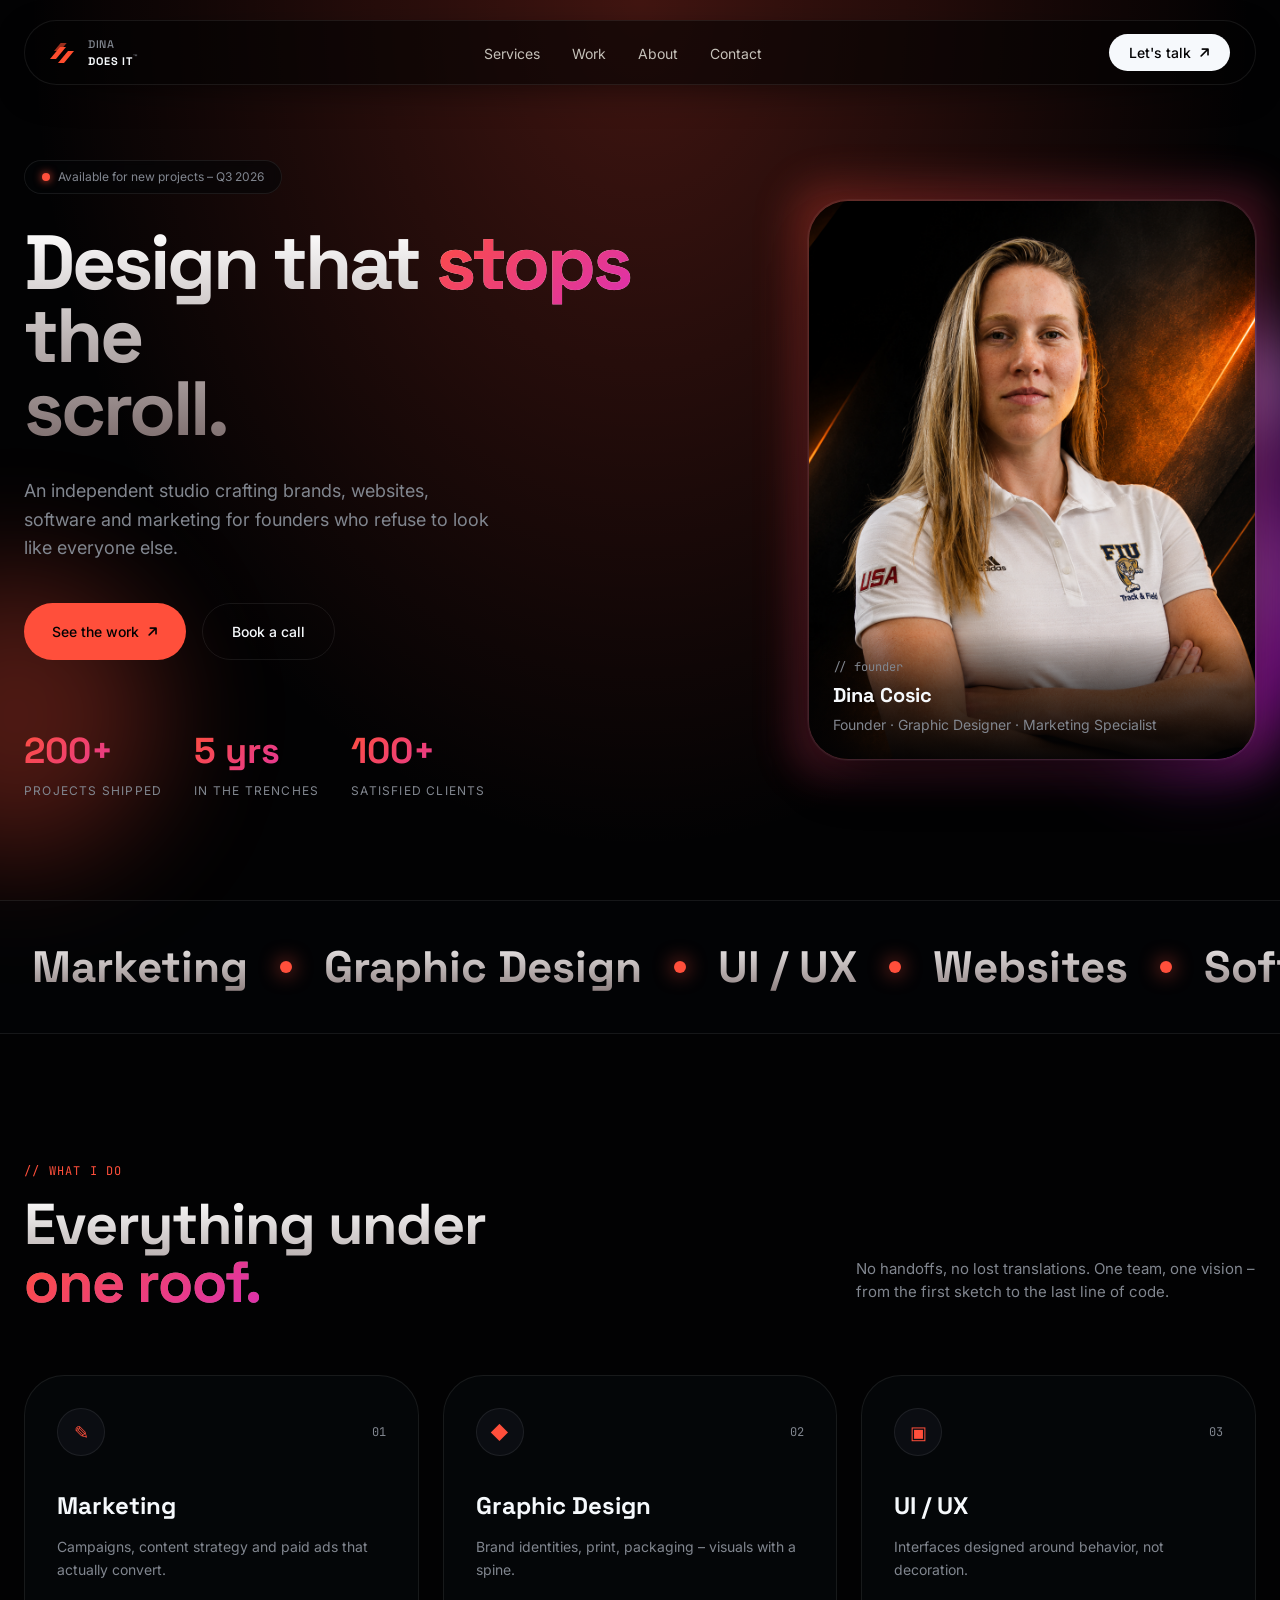
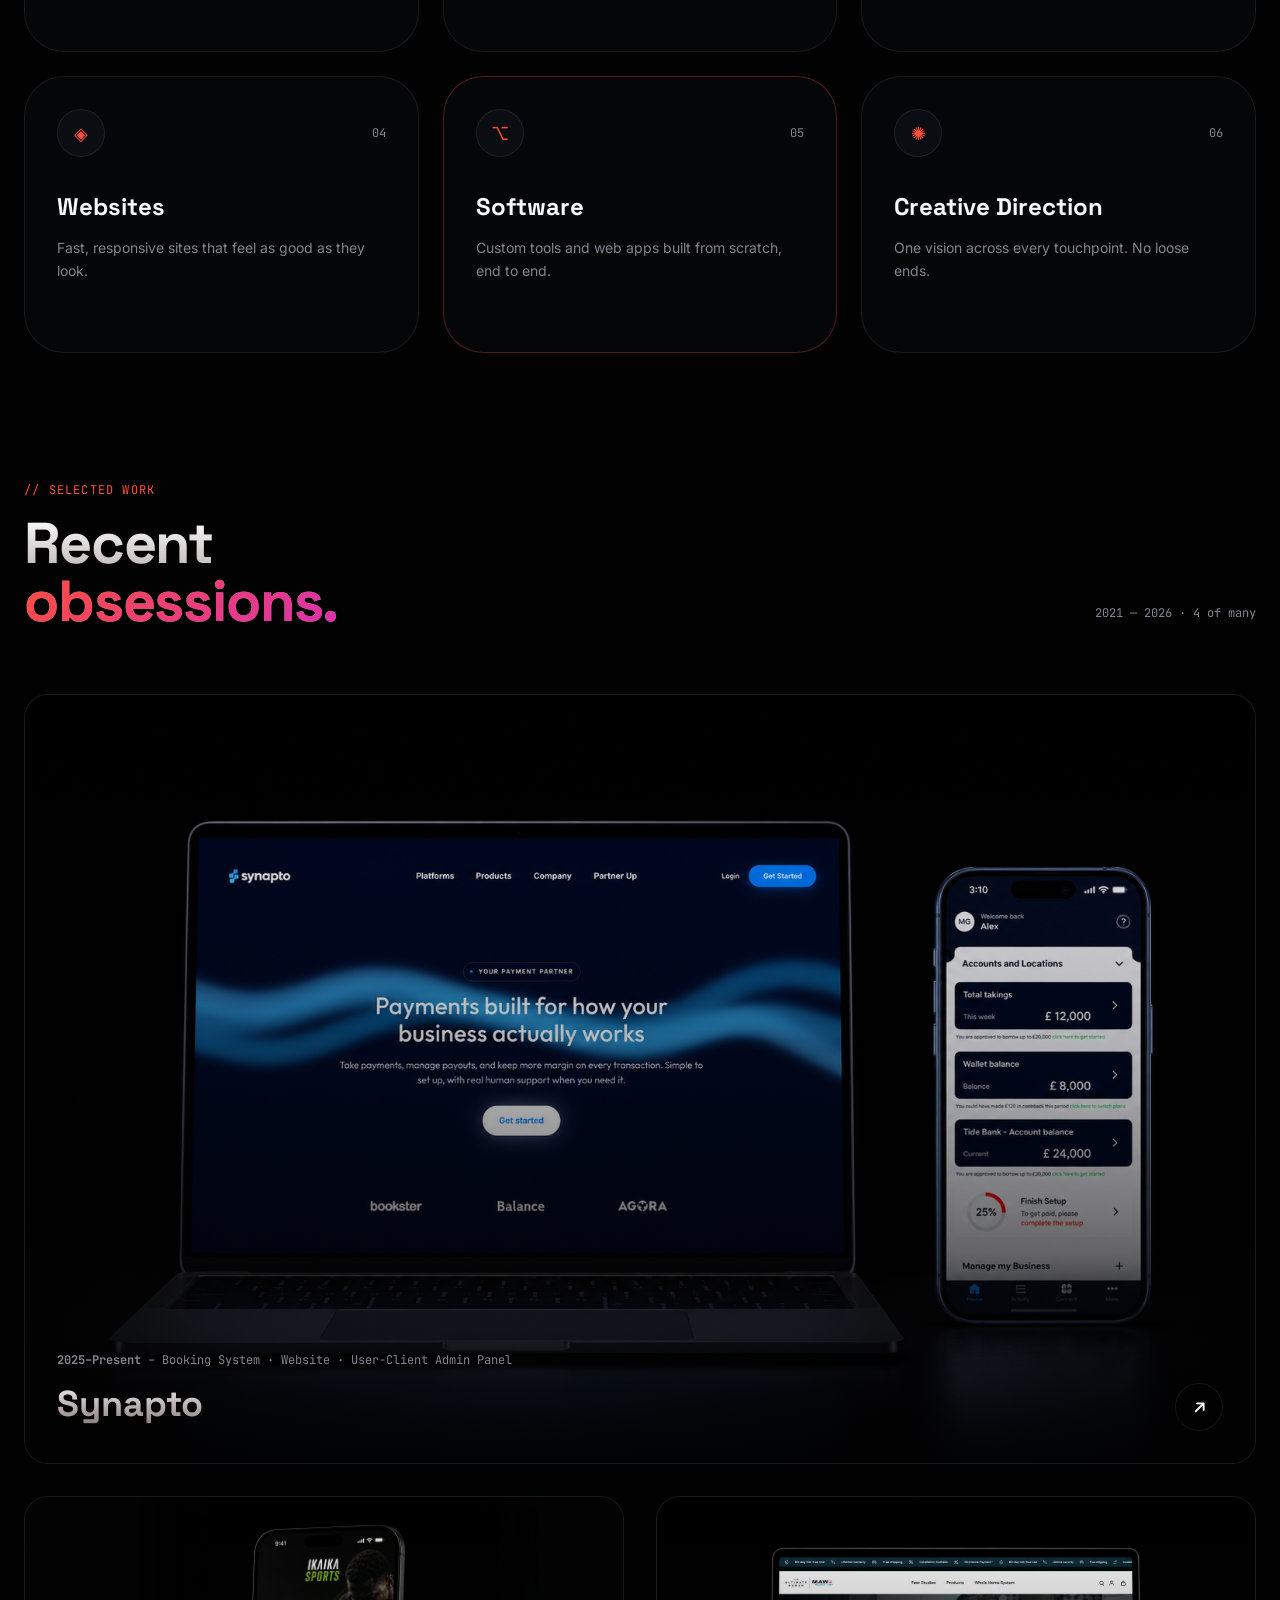
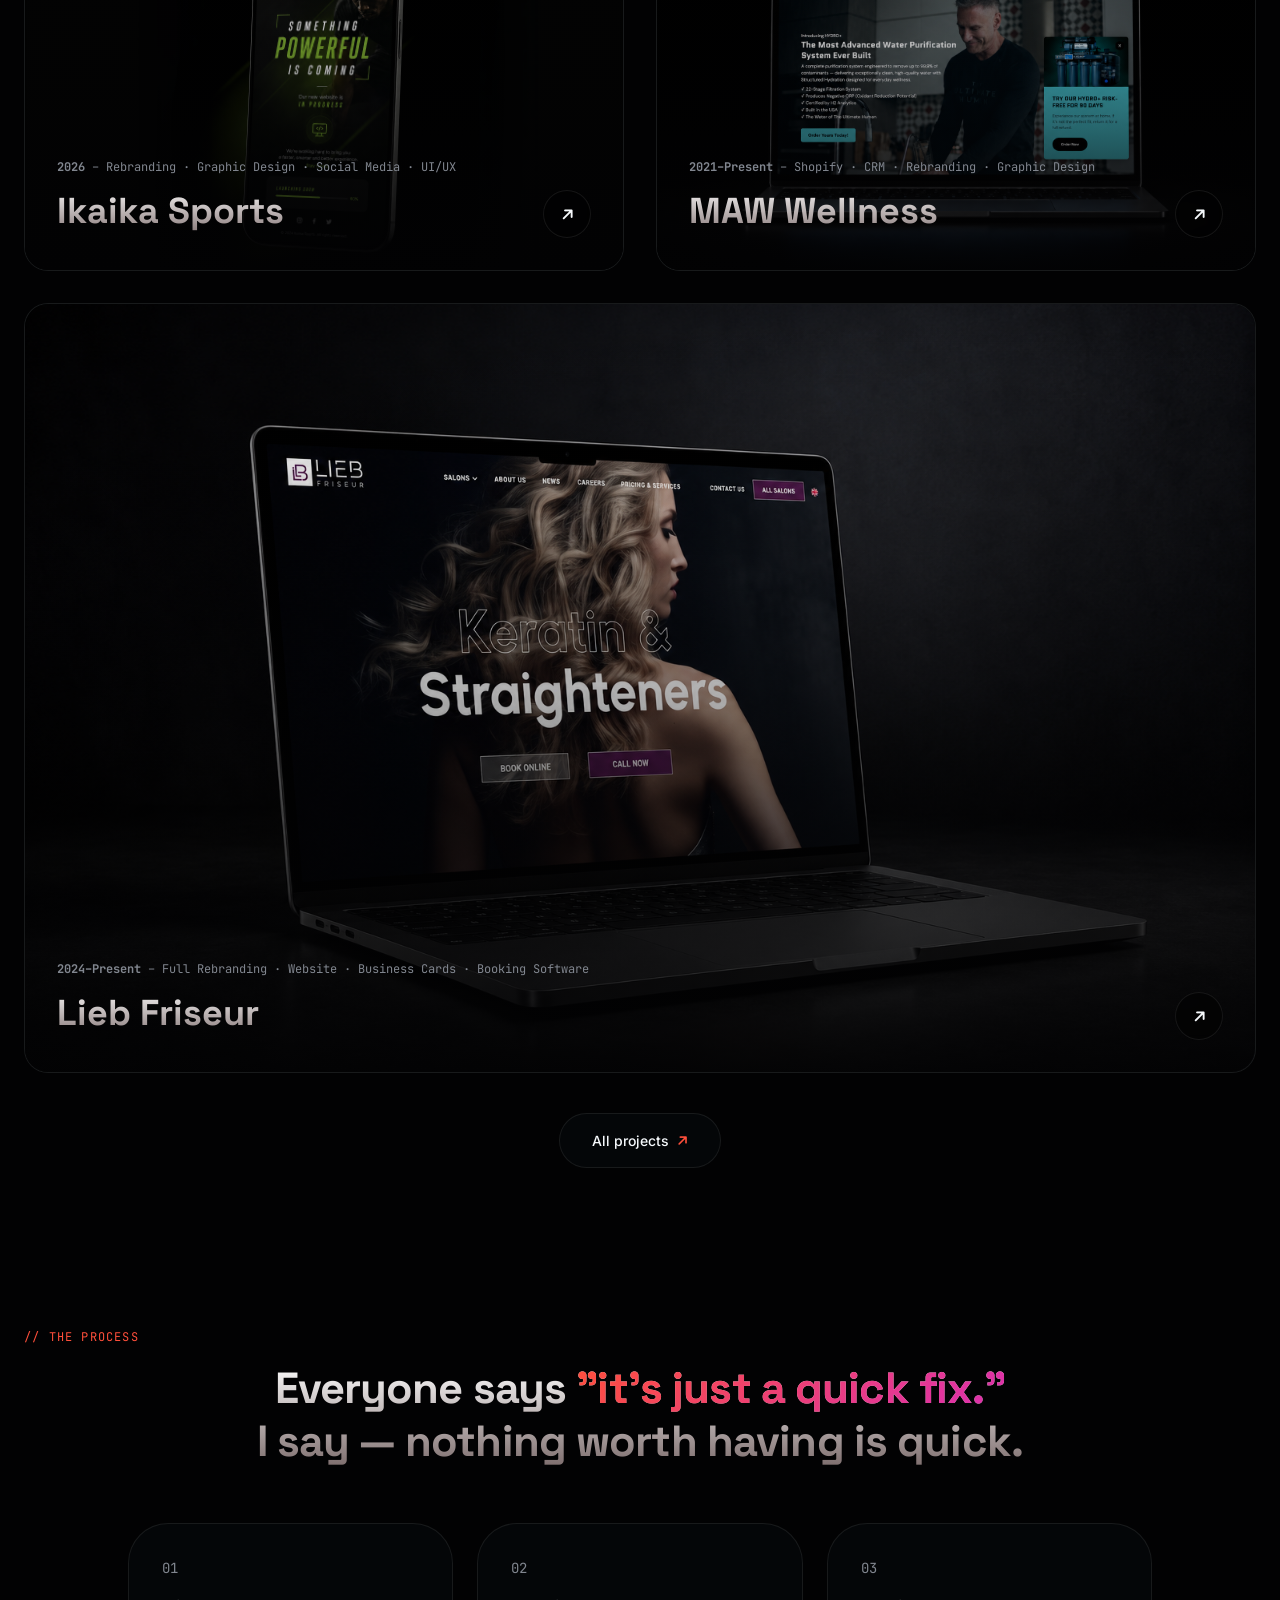
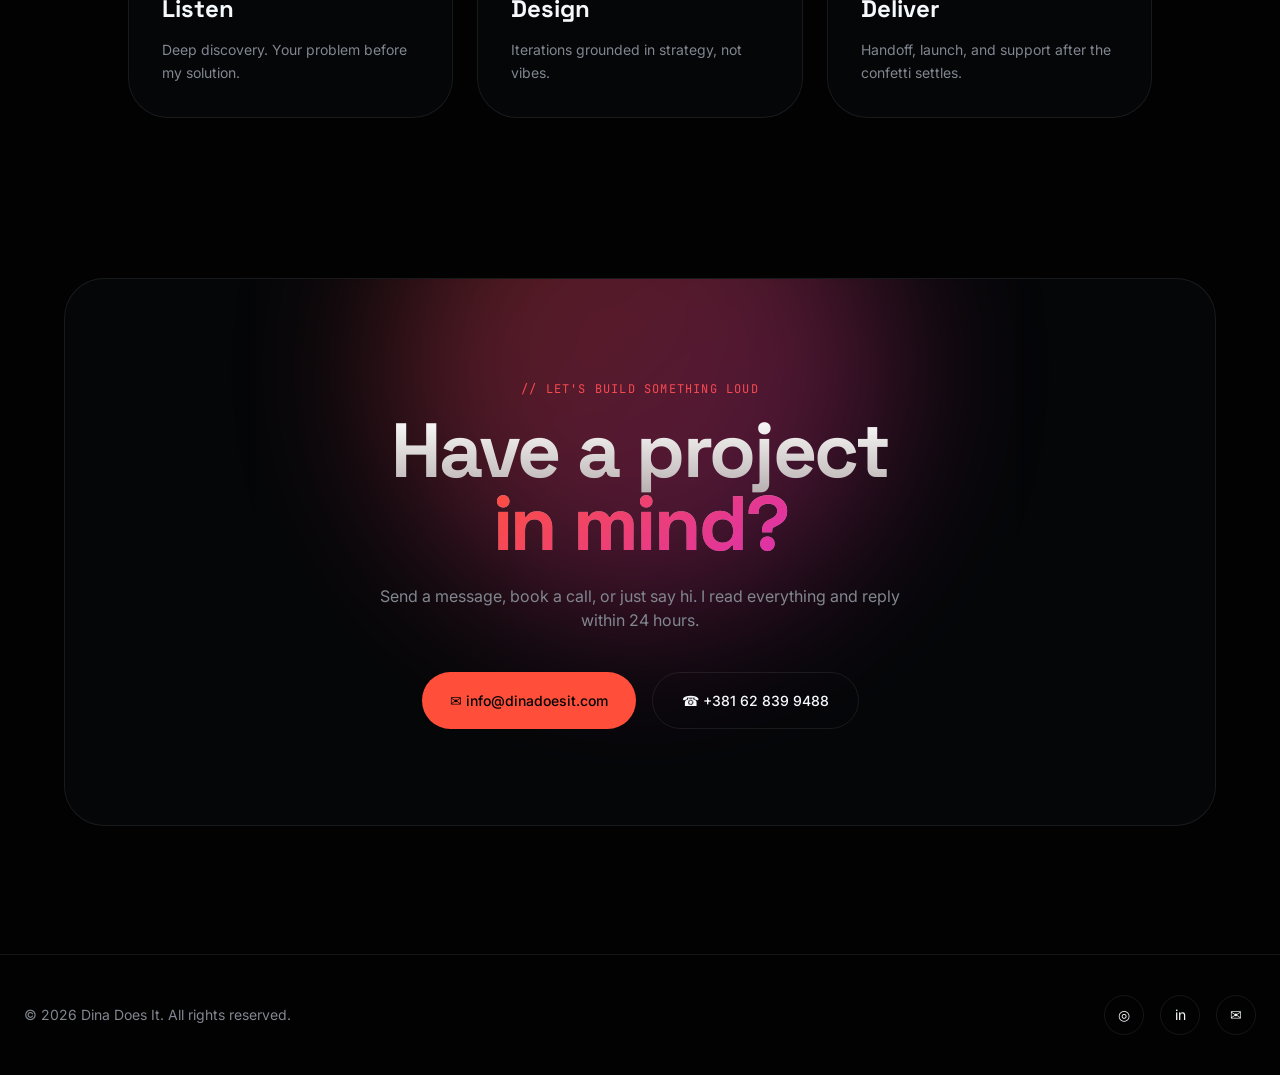
==== home.html @ b099c9cd "Initial commit" ====
<!DOCTYPE html>
<html lang="en">
<head>
<meta charset="UTF-8">
<meta name="viewport" content="width=device-width, initial-scale=1.0">
<title>Dina Does It — Design that stops the scroll.</title>
<link rel="preconnect" href="https://fonts.googleapis.com">
<link rel="preconnect" href="https://fonts.gstatic.com" crossorigin>
<link href="https://fonts.googleapis.com/css2?family=Space+Grotesk:wght@300;400;500;700&family=JetBrains+Mono:wght@400;500&family=Inter:wght@400;500&display=swap" rel="stylesheet">
<link rel="stylesheet" href="https://cdnjs.cloudflare.com/ajax/libs/font-awesome/6.5.1/css/all.min.css">
<link rel="stylesheet" href="home.css">
</head>
<body>

  <div class="cursor-glow" id="cursorGlow" aria-hidden="true"></div>

  <!-- ===== HEADER ===== -->
  <header class="site-header">
    <nav class="nav-bar">
      <a href="#" class="logo">
        <span class="logo-mark" aria-hidden="true">
          <svg width="28" height="20" viewBox="0 0 28 20" fill="none" xmlns="http://www.w3.org/2000/svg">
            <path d="M0 16L10 4H16L6 16H0Z" fill="#FF4D2E"/>
            <path d="M8 20L18 8H24L14 20H8Z" fill="#FF4D2E"/>
            <path d="M4 8L14 -4H20L10 8H4Z" fill="#FF4D2E" opacity="0.6"/>
          </svg>
        </span>
        <span class="logo-text">DINA<br><strong>DOES IT</strong><sup>™</sup></span>
      </a>

      <ul class="nav-links">
        <li><a href="#services">Services</a></li>
        <li><a href="#work">Work</a></li>
        <li><a href="#about">About</a></li>
        <li><a href="#contact">Contact</a></li>
      </ul>

      <a href="#contact" class="btn-cta">Let's talk <i class="fa-solid fa-arrow-right icon-arrow"></i></a>
    </nav>
  </header>

  <main>
    <!-- ===== HERO ===== -->
    <section class="hero" id="top">
      <img class="hero-orb" src="assets/orb.jpg" alt="" aria-hidden="true">
      <div class="hero-blob" aria-hidden="true"></div>
      <div class="hero-grid">

        <div class="hero-copy">
          <div class="badge">
            <span class="badge-dot" aria-hidden="true"></span>
            Available for new projects – Q3 2026
          </div>

          <h1 class="hero-title">
            Design that <span class="grad">stops</span> the<br>scroll.
          </h1>

          <p class="hero-sub">An independent studio crafting brands, websites, software and marketing for founders who refuse to look like everyone else.</p>

          <div class="hero-ctas">
            <a href="#work" class="btn-primary">See the work <i class="fa-solid fa-arrow-right icon-arrow"></i></a>
            <a href="#contact" class="btn-secondary">Book a call</a>
          </div>

          <div class="hero-stats">
            <div class="stat">
              <p class="stat-num">200+</p>
              <p class="stat-label">Projects shipped</p>
            </div>
            <div class="stat">
              <p class="stat-num">5 yrs</p>
              <p class="stat-label">In the trenches</p>
            </div>
            <div class="stat">
              <p class="stat-num">100+</p>
              <p class="stat-label">Satisfied clients</p>
            </div>
          </div>
        </div>

        <div class="hero-visual">
          <div class="founder-card">
            <div class="founder-frame">
              <img src="assets/portrait.png" alt="Portrait of Dina Cosic" loading="lazy">
              <div class="founder-meta">
                <p class="founder-eyebrow">// founder</p>
                <p class="founder-name">Dina Cosic</p>
                <p class="founder-role">Founder · Graphic Designer · Marketing Specialist</p>
              </div>
            </div>
          </div>
        </div>

      </div>
    </section>

    <!-- ===== SERVICES TICKER ===== -->
    <section class="ticker-section" aria-hidden="true">
      <div class="ticker-track">
        <div class="ticker-group">
          <span>Marketing</span><i class="dot"></i>
          <span>Graphic Design</span><i class="dot"></i>
          <span>UI / UX</span><i class="dot"></i>
          <span>Websites</span><i class="dot"></i>
          <span>Software</span><i class="dot"></i>
        </div>
        <div class="ticker-group">
          <span>Marketing</span><i class="dot"></i>
          <span>Graphic Design</span><i class="dot"></i>
          <span>UI / UX</span><i class="dot"></i>
          <span>Websites</span><i class="dot"></i>
          <span>Software</span><i class="dot"></i>
        </div>
      </div>
    </section>

    <!-- ===== SERVICES / WHAT I DO ===== -->
    <section class="services" id="services">
      <div class="section-head">
        <div>
          <p class="eyebrow">// What I do</p>
          <h2 class="section-title">Everything under<br><span class="grad">one roof.</span></h2>
        </div>
        <p class="section-note">No handoffs, no lost translations. One team, one vision – from the first sketch to the last line of code.</p>
      </div>

      <div class="services-grid">
        <div class="service-card">
          <div class="service-top">
            <span class="service-icon">✎</span>
            <span class="service-num">01</span>
          </div>
          <h3>Marketing</h3>
          <p>Campaigns, content strategy and paid ads that actually convert.</p>
          <span class="service-more">Learn more <i class="fa-solid fa-arrow-right icon-arrow"></i></span>
        </div>

        <div class="service-card">
          <div class="service-top">
            <span class="service-icon">◆</span>
            <span class="service-num">02</span>
          </div>
          <h3>Graphic Design</h3>
          <p>Brand identities, print, packaging – visuals with a spine.</p>
          <span class="service-more">Learn more <i class="fa-solid fa-arrow-right icon-arrow"></i></span>
        </div>

        <div class="service-card">
          <div class="service-top">
            <span class="service-icon">▣</span>
            <span class="service-num">03</span>
          </div>
          <h3>UI / UX</h3>
          <p>Interfaces designed around behavior, not decoration.</p>
          <span class="service-more">Learn more <i class="fa-solid fa-arrow-right icon-arrow"></i></span>
        </div>

        <div class="service-card">
          <div class="service-top">
            <span class="service-icon">◈</span>
            <span class="service-num">04</span>
          </div>
          <h3>Websites</h3>
          <p>Fast, responsive sites that feel as good as they look.</p>
          <span class="service-more">Learn more <i class="fa-solid fa-arrow-right icon-arrow"></i></span>
        </div>

        <div class="service-card service-card--accent">
          <div class="service-top">
            <span class="service-icon">⌥</span>
            <span class="service-num">05</span>
          </div>
          <h3>Software</h3>
          <p>Custom tools and web apps built from scratch, end to end.</p>
          <span class="service-more">Learn more <i class="fa-solid fa-arrow-right icon-arrow"></i></span>
        </div>

        <div class="service-card">
          <div class="service-top">
            <span class="service-icon">✺</span>
            <span class="service-num">06</span>
          </div>
          <h3>Creative Direction</h3>
          <p>One vision across every touchpoint. No loose ends.</p>
          <span class="service-more">Learn more <i class="fa-solid fa-arrow-right icon-arrow"></i></span>
        </div>
      </div>
    </section>

    <!-- ===== SELECTED WORK ===== -->
    <section class="work" id="work">
      <div class="section-head">
        <div>
          <p class="eyebrow">// Selected work</p>
          <h2 class="section-title">Recent<br><span class="grad">obsessions.</span></h2>
        </div>
        <p class="section-note mono-note">2021 — 2026 · 4 of many</p>
      </div>

      <div class="work-grid">
        <a href="#" class="work-card work-card--wide">
          <img src="assets/synapto.png" alt="Synapto payments platform" loading="lazy">
          <div class="work-overlay">
            <div class="work-text">
              <p class="work-meta"><strong>2025–Present</strong> – Booking System · Website · User-Client Admin Panel</p>
              <h3>Synapto</h3>
            </div>
            <span class="work-arrow"><i class="fa-solid fa-arrow-right icon-arrow"></i></span>
          </div>
        </a>

        <a href="#" class="work-card">
          <img src="assets/ikaika.png" alt="Ikaika Sports rebrand" loading="lazy">
          <div class="work-overlay">
            <div class="work-text">
              <p class="work-meta"><strong>2026</strong> – Rebranding · Graphic Design · Social Media · UI/UX</p>
              <h3>Ikaika Sports</h3>
            </div>
            <span class="work-arrow"><i class="fa-solid fa-arrow-right icon-arrow"></i></span>
          </div>
        </a>

        <a href="#" class="work-card">
          <img src="assets/maw.png" alt="MAW Wellness website" loading="lazy">
          <div class="work-overlay">
            <div class="work-text">
              <p class="work-meta"><strong>2021–Present</strong> – Shopify · CRM · Rebranding · Graphic Design</p>
              <h3>MAW Wellness</h3>
            </div>
            <span class="work-arrow"><i class="fa-solid fa-arrow-right icon-arrow"></i></span>
          </div>
        </a>

        <a href="#" class="work-card work-card--wide">
          <img src="assets/lieb.png" alt="Lieb Friseur website" loading="lazy">
          <div class="work-overlay">
            <div class="work-text">
              <p class="work-meta"><strong>2024–Present</strong> – Full Rebranding · Website · Business Cards · Booking Software</p>
              <h3>Lieb Friseur</h3>
            </div>
            <span class="work-arrow"><i class="fa-solid fa-arrow-right icon-arrow"></i></span>
          </div>
        </a>
      </div>

      <div class="work-cta">
        <a href="#" class="btn-pill-outline">All projects <i class="fa-solid fa-arrow-right icon-arrow"></i></a>
      </div>
    </section>

    <!-- ===== PROCESS / QUOTE ===== -->
    <section class="process">
      <p class="eyebrow">// The process</p>
      <h2 class="process-quote">Everyone says <span class="grad">"it's just a quick fix."</span><br>I say — nothing worth having is quick.</h2>

      <div class="process-steps">
        <div class="process-step">
          <p class="step-num">01</p>
          <h3>Listen</h3>
          <p>Deep discovery. Your problem before my solution.</p>
        </div>
        <div class="process-step">
          <p class="step-num">02</p>
          <h3>Design</h3>
          <p>Iterations grounded in strategy, not vibes.</p>
        </div>
        <div class="process-step">
          <p class="step-num">03</p>
          <h3>Deliver</h3>
          <p>Handoff, launch, and support after the confetti settles.</p>
        </div>
      </div>
    </section>

    <!-- ===== CTA ===== -->
    <section class="cta" id="contact">
      <div class="cta-glow" aria-hidden="true"></div>
      <p class="eyebrow">// Let's build something loud</p>
      <h2 class="cta-title">Have a project<br><span class="grad">in mind?</span></h2>
      <p class="cta-sub">Send a message, book a call, or just say hi. I read everything and reply within 24 hours.</p>
      <div class="cta-ctas">
        <a href="mailto:info@dinadoesit.com" class="btn-primary">✉ info@dinadoesit.com</a>
        <a href="tel:+381628399488" class="btn-secondary">☎ +381 62 839 9488</a>
      </div>
    </section>
  </main>

  <!-- ===== FOOTER ===== -->
  <footer class="site-footer">
    <p>© 2026 Dina Does It. All rights reserved.</p>
    <div class="social-links">
      <a href="#" aria-label="Instagram">◎</a>
      <a href="#" aria-label="LinkedIn">in</a>
      <a href="#" aria-label="Email">✉</a>
    </div>
  </footer>

  <script src="home.js"></script>
</body>
</html>
---- home.css ----
/* =========================================
   DINA DOES IT — Homepage
   Design tokens pulled directly from Figma
   (fileKey fUwHluanSUWOo6e3r3EQqe, node 1:211)
   ========================================= */

:root {
  --cinder: #020203;
  --bunker: #040608;
  --white-lilac: #f6f9fc;
  --oslo-gray: #81868f;
  --cotton-seed: #c5c1b9;
  --sunset-orange: #ff4f3b;
  --accent-magenta: #db2fb2;
  --border: rgba(255, 255, 255, 0.08);

  --font-display: "Space Grotesk", "Segoe UI", sans-serif;
  --font-mono: "JetBrains Mono", "Courier New", monospace;
  --font-body: "Inter", "Segoe UI", sans-serif;

  --radius-card: 24px;
  --radius-card-lg: 40px;
  --radius-pill: 100px;
  --ease-out: cubic-bezier(0.16, 1, 0.3, 1);
}

* { margin: 0; padding: 0; box-sizing: border-box; }
html { scroll-behavior: smooth; }

body {
  background: var(--cinder);
  color: var(--white-lilac);
  font-family: var(--font-body);
  line-height: 1.5;
  overflow-x: hidden;
}

a { color: inherit; text-decoration: none; }
button { font-family: inherit; cursor: pointer; }
img { max-width: 100%; display: block; }

/* ===================== CURSOR-FOLLOWING GLOW ===================== */

.cursor-glow {
  position: fixed;
  top: 0;
  left: 0;
  width: 40px;
  height: 40px;
  border-radius: 50%;
  background: radial-gradient(
    circle,
    rgba(255, 79, 59, 0.55) 0%,
    rgba(219, 47, 178, 0.35) 55%,
    transparent 80%
  );
  filter: blur(6px);
  mix-blend-mode: screen;
  pointer-events: none;
  transform: translate(-50%, -50%);
  opacity: 0;
  transition: opacity 0.4s ease;
  z-index: 3;
  will-change: transform;
}

.cursor-glow.is-active { opacity: 1; }

@media (hover: none), (pointer: coarse) {
  .cursor-glow { display: none; }
}

@media (prefers-reduced-motion: reduce) {
  .cursor-glow { display: none; }
}

.grad {
  background: linear-gradient(140deg, var(--sunset-orange) 0%, var(--accent-magenta) 100%);
  -webkit-background-clip: text;
  background-clip: text;
  color: transparent;
}

.eyebrow {
  font-family: var(--font-mono);
  font-size: 12px;
  letter-spacing: 1.2px;
  color: var(--sunset-orange);
  text-transform: uppercase;
  margin-bottom: 16px;
}

/* reveal-on-scroll (progressive enhancement via home.js) */
.reveal {
  opacity: 0;
  transform: translateY(24px);
  transition: opacity 0.7s var(--ease-out), transform 0.7s var(--ease-out);
}
.reveal.is-visible {
  opacity: 1;
  transform: translateY(0);
}
@media (prefers-reduced-motion: reduce) {
  .reveal { opacity: 1; transform: none; transition: none; }
  * { animation: none !important; }
}

/* ===================== HEADER ===================== */

.site-header {
  position: fixed;
  top: 0; left: 0; right: 0;
  z-index: 50;
  padding: 20px 320px;
  animation: fadeDown 0.7s var(--ease-out) both;
}

@keyframes fadeDown {
  from { opacity: 0; transform: translateY(-15px); }
  to   { opacity: 1; transform: translateY(0); }
}

@media (max-width: 1400px) { .site-header { padding: 20px 24px; } }

.nav-bar {
  max-width: 1280px;
  margin: 0 auto;
  display: flex;
  align-items: center;
  justify-content: space-between;
  gap: 32px;
  padding: 13px 25px;
  background: rgba(2, 2, 3, 0.6);
  border: 1px solid var(--border);
  border-radius: var(--radius-pill);
  backdrop-filter: blur(12px);
  box-shadow: 0px 10px 40px -15px rgba(0, 0, 0, 0.8);
}

.logo { display: flex; align-items: center; gap: 10px; }
.logo-mark { display: flex; align-items: center; flex-shrink: 0; }
.logo-text { font-family: var(--font-display); font-size: 11px; font-weight: 500; letter-spacing: 0.06em; line-height: 1.35; color: var(--oslo-gray); }
.logo-text strong { color: var(--white-lilac); font-weight: 700; letter-spacing: 0.08em; }
.logo-text sup { font-size: 8px; }

.nav-links { display: flex; align-items: center; gap: 32px; list-style: none; }
.nav-links a { font-size: 14px; color: var(--cotton-seed); transition: color 0.2s ease; }
.nav-links a:hover { color: var(--white-lilac); }

.btn-cta, .btn-primary, .btn-secondary, .btn-pill-outline {
  display: inline-flex;
  align-items: center;
  gap: 8px;
  font-size: 14px;
  font-weight: 500;
  border-radius: var(--radius-pill);
  white-space: nowrap;
  transition: transform 0.2s ease, background 0.2s ease, border-color 0.2s ease;
}

.btn-cta { background: var(--white-lilac); color: var(--cinder); padding: 8px 20px; }
.btn-cta:hover { transform: translateY(-1px); }

.btn-primary { background: var(--sunset-orange); color: var(--cinder); padding: 16px 28px; }
.btn-primary:hover { transform: translateY(-2px); }

.btn-secondary { border: 1px solid var(--border); color: var(--white-lilac); padding: 17px 29px; }
.btn-secondary:hover { border-color: rgba(255, 255, 255, 0.3); }

.btn-pill-outline {
  border: 1px solid var(--border);
  background: var(--bunker);
  color: var(--white-lilac);
  padding: 16px 32px;
}
.btn-pill-outline:hover { border-color: rgba(255, 255, 255, 0.3); }
.btn-pill-outline .icon-arrow { color: var(--sunset-orange); }

.work-cta {
  text-align: center;
  margin-top: 40px;
}

.arrow, .icon-arrow {
  display: inline-block;
  font-size: 13px;
  transform: rotate(-45deg);
  transition: transform 0.2s ease;
}
a:hover .icon-arrow, .btn-primary:hover .icon-arrow, .work-card:hover .icon-arrow {
  transform: rotate(-45deg) translate(3px, -3px);
}

/* ===================== HERO ===================== */

main { padding-top: 160px; }

.hero {
  position: relative;
  max-width: 1280px;
  margin: 0 auto;
  padding: 0 24px 100px;
}

.hero::before {
  content: "";
  position: absolute;
  top: -160px;
  left: 50%;
  width: 1440px;
  height: 1000px;
  transform: translateX(-50%);
  background: radial-gradient(ellipse at top, rgba(255, 79, 59, 0.25) 0%, rgba(255, 79, 59, 0) 60%);
  pointer-events: none;
  z-index: -1;
}

.hero-orb {
  position: absolute;
  top: 15%;
  right: -160px;
  width: 520px;
  max-width: 45vw;
  height: auto;
  filter: blur(40px);
  mix-blend-mode: screen;
  opacity: 0.7;
  pointer-events: none;
  z-index: 0;
}

.hero-blob {
  position: absolute;
  bottom: 40px;
  left: -128px;
  width: 288px;
  height: 288px;
  border-radius: 50%;
  background: rgba(255, 79, 59, 0.3);
  filter: blur(60px);
  pointer-events: none;
  z-index: 0;
}

@media (max-width: 980px) {
  .hero-orb { display: none; }
  .hero-blob { display: none; }
}

.hero-grid {
  position: relative;
  z-index: 1;
  display: grid;
  grid-template-columns: 1.3fr 1fr;
  gap: 64px;
  align-items: center;
}

.badge {
  display: inline-flex;
  align-items: center;
  gap: 8px;
  background: rgba(4, 6, 8, 0.6);
  border: 1px solid var(--border);
  border-radius: var(--radius-pill);
  padding: 7px 17px;
  font-size: 12px;
  color: var(--oslo-gray);
  backdrop-filter: blur(4px);
  margin-bottom: 32px;
  animation: fadeUp 0.6s var(--ease-out) 0.15s both;
}

.badge-dot {
  width: 8px; height: 8px;
  border-radius: 50%;
  background: var(--sunset-orange);
  box-shadow: 0 0 8px var(--sunset-orange);
}

@keyframes fadeUp {
  from { opacity: 0; transform: translateY(24px); }
  to   { opacity: 1; transform: translateY(0); }
}

.hero-title {
  font-family: var(--font-display);
  font-size: clamp(44px, 6vw, 96px);
  font-weight: 700;
  line-height: 0.95;
  letter-spacing: -0.04em;
  background: linear-gradient(180deg, #ffffff 0%, #7d6d6d 100%);
  -webkit-background-clip: text;
  background-clip: text;
  color: transparent;
  margin-bottom: 32px;
  animation: fadeUp 0.7s var(--ease-out) 0.3s both;
}

.hero-sub {
  font-size: 18px;
  line-height: 1.6;
  color: var(--oslo-gray);
  max-width: 480px;
  margin-bottom: 40px;
  animation: fadeUp 0.6s var(--ease-out) 0.45s both;
}

.hero-ctas {
  display: flex;
  flex-wrap: wrap;
  gap: 16px;
  margin-bottom: 64px;
  animation: fadeUp 0.6s var(--ease-out) 0.55s both;
}

.hero-stats {
  display: flex;
  gap: 32px;
  animation: fadeUp 0.6s var(--ease-out) 0.65s both;
}

.stat-num {
  font-family: var(--font-display);
  font-size: 36px;
  font-weight: 700;
  background: linear-gradient(135deg, var(--sunset-orange) 0%, var(--accent-magenta) 100%);
  -webkit-background-clip: text;
  background-clip: text;
  color: transparent;
  margin-bottom: 4px;
}

.stat-label {
  font-size: 12px;
  letter-spacing: 1.2px;
  text-transform: uppercase;
  color: var(--oslo-gray);
}

.hero-visual { animation: fadeUp 0.8s var(--ease-out) 0.4s both; }

.founder-card {
  position: relative;
  aspect-ratio: 448 / 560;
  max-width: 448px;
  margin-left: auto;
}

.founder-card::before {
  content: "";
  position: absolute;
  inset: -16px;
  border-radius: 32px;
  background: linear-gradient(129deg, rgba(255, 79, 59, 0.4) 0%, rgba(219, 47, 178, 0.3) 100%);
  filter: blur(20px);
  opacity: 0.7;
  z-index: 0;
}

.founder-frame {
  position: relative;
  z-index: 1;
  width: 100%;
  height: 100%;
  border-radius: var(--radius-card-lg);
  overflow: hidden;
  border: 1px solid var(--border);
  box-shadow: 0px 30px 60px -30px rgba(0, 0, 0, 0.8), 0px 0px 0px 1px rgba(255, 255, 255, 0.06);
}

.founder-frame img {
  position: absolute;
  inset: 0;
  width: 100%;
  height: 100%;
  object-fit: cover;
}

.founder-meta {
  position: absolute;
  left: 0; right: 0; bottom: 0;
  padding: 24px;
  background: linear-gradient(0deg, rgba(2, 2, 3, 0.95) 0%, rgba(2, 2, 3, 0.6) 55%, transparent 100%);
}

.founder-eyebrow {
  font-family: var(--font-mono);
  font-size: 12px;
  color: var(--oslo-gray);
  margin-bottom: 4px;
}

.founder-name {
  font-family: var(--font-display);
  font-weight: 700;
  font-size: 20px;
  margin-bottom: 4px;
}

.founder-role {
  font-size: 14px;
  color: var(--oslo-gray);
}

/* ===================== SERVICES TICKER ===================== */

.ticker-section {
  border-top: 1px solid var(--border);
  border-bottom: 1px solid var(--border);
  background: rgba(4, 6, 8, 0.4);
  overflow: hidden;
  padding: 33px 0;
}

.ticker-track {
  display: flex;
  width: max-content;
  animation: marquee 32s linear infinite;
}

@keyframes marquee {
  from { transform: translateX(0); }
  to   { transform: translateX(-50%); }
}

.ticker-group {
  display: flex;
  align-items: center;
  gap: 32px;
  padding: 0 32px;
  white-space: nowrap;
}

.ticker-group span {
  font-family: var(--font-display);
  font-weight: 700;
  font-size: 44px;
  background: linear-gradient(180deg, #ffffff 0%, #7d6d6d 100%);
  -webkit-background-clip: text;
  background-clip: text;
  color: transparent;
}

.ticker-group .dot {
  width: 12px; height: 12px;
  border-radius: 50%;
  background: var(--sunset-orange);
  box-shadow: 0 0 20px var(--sunset-orange);
  flex-shrink: 0;
}

/* ===================== SHARED SECTION HEAD ===================== */

section { position: relative; max-width: 1280px; margin: 0 auto; padding: 128px 24px 0; }

.section-head {
  display: flex;
  justify-content: space-between;
  align-items: flex-end;
  gap: 40px;
  flex-wrap: wrap;
  margin-bottom: 64px;
}

.section-title {
  font-family: var(--font-display);
  font-weight: 700;
  font-size: clamp(32px, 4.5vw, 72px);
  line-height: 1;
  letter-spacing: -0.02em;
  background: linear-gradient(180deg, #ffffff 0%, #7d6d6d 100%);
  -webkit-background-clip: text;
  background-clip: text;
  color: transparent;
}

.section-note {
  max-width: 400px;
  font-size: 15px;
  color: var(--oslo-gray);
  padding-bottom: 8px;
}

.mono-note {
  font-family: var(--font-mono);
  font-size: 12px;
  color: var(--oslo-gray);
}

/* ===================== SERVICES GRID ===================== */

.services-grid {
  display: grid;
  grid-template-columns: repeat(3, 1fr);
  gap: 24px;
}

.service-card {
  position: relative;
  background: var(--bunker);
  border: 1px solid var(--border);
  border-radius: var(--radius-card-lg);
  padding: 32px;
  overflow: hidden;
  transition: border-color 0.3s ease, transform 0.3s ease;
}

.service-card::before {
  content: "";
  position: absolute;
  inset: 0;
  background: linear-gradient(146deg, rgba(255, 79, 59, 0.1) 0%, rgba(255, 79, 59, 0) 50%, rgba(219, 47, 178, 0.1) 100%);
  opacity: 0;
  transition: opacity 0.35s ease;
  pointer-events: none;
}

.service-card:hover::before { opacity: 1; }

.service-card > * {
  position: relative;
  z-index: 1;
}

.service-card:hover {
  border-color: rgba(255, 255, 255, 0.18);
  transform: translateY(-4px);
}

.service-card--accent {
  border-color: rgba(255, 79, 59, 0.3);
}

.service-top {
  display: flex;
  align-items: center;
  justify-content: space-between;
  margin-bottom: 32px;
}

.service-icon {
  display: flex;
  align-items: center;
  justify-content: center;
  width: 48px; height: 48px;
  border-radius: 28px;
  background: #0b0d12;
  border: 1px solid var(--border);
  font-size: 18px;
  color: var(--sunset-orange);
}

.service-num {
  font-family: var(--font-mono);
  font-size: 12px;
  color: var(--oslo-gray);
}

.service-card h3 {
  font-family: var(--font-display);
  font-weight: 700;
  font-size: 24px;
  margin-bottom: 12px;
}

.service-card p {
  font-size: 14px;
  line-height: 1.6;
  color: var(--oslo-gray);
}

.service-more {
  display: inline-flex;
  align-items: center;
  gap: 8px;
  font-size: 14px;
  color: var(--sunset-orange);
  margin-top: 16px;
  opacity: 0;
  transform: translateY(6px);
  transition: opacity 0.25s ease, transform 0.25s ease;
}

.service-card:hover .service-more { opacity: 1; transform: translateY(0); }

/* ===================== WORK GRID ===================== */

.work-grid {
  display: grid;
  grid-template-columns: repeat(2, 1fr);
  gap: 32px;
}

.work-card {
  position: relative;
  display: block;
  aspect-ratio: 622 / 389;
  border-radius: var(--radius-card);
  overflow: hidden;
  border: 1px solid var(--border);
  background: var(--bunker);
  transition: transform 0.35s ease, border-color 0.35s ease;
}

.work-card::before {
  content: "";
  position: absolute;
  inset: 0;
  background: linear-gradient(146deg, rgba(255, 79, 59, 0.15) 0%, rgba(255, 79, 59, 0) 50%, rgba(219, 47, 178, 0.15) 100%);
  opacity: 0;
  transition: opacity 0.35s ease;
  pointer-events: none;
  z-index: 2;
}

.work-card:hover::before { opacity: 1; }

.work-card:hover {
  transform: translateY(-4px);
  border-color: rgba(255, 255, 255, 0.18);
}

.work-card--wide {
  grid-column: 1 / -1;
  aspect-ratio: 1280 / 800;
}

.work-card img {
  position: absolute;
  inset: 0;
  width: 100%;
  height: 100%;
  object-fit: cover;
  transition: transform 0.5s ease;
}

.work-card:hover img { transform: scale(1.04); }

.work-overlay {
  position: absolute;
  inset: 0;
  z-index: 3;
  display: flex;
  align-items: flex-end;
  justify-content: space-between;
  gap: 24px;
  padding: 32px;
  background: linear-gradient(0deg, rgba(2, 2, 3, 0.95) 0%, rgba(2, 2, 3, 0.3) 50%, transparent 100%);
}

.work-meta {
  font-family: var(--font-mono);
  font-size: 12px;
  color: var(--oslo-gray);
  margin-bottom: 8px;
  overflow: hidden;
  text-overflow: ellipsis;
  white-space: nowrap;
}

.work-meta strong { color: var(--oslo-gray); font-weight: 700; }

.work-overlay h3 {
  font-family: var(--font-display);
  font-weight: 700;
  font-size: clamp(24px, 3vw, 36px);
  background: linear-gradient(180deg, #ffffff 0%, #7d6d6d 100%);
  -webkit-background-clip: text;
  background-clip: text;
  color: transparent;
}

.work-arrow {
  flex-shrink: 0;
  display: flex;
  align-items: center;
  justify-content: center;
  width: 48px; height: 48px;
  border-radius: 50%;
  border: 1px solid var(--border);
  background: rgba(2, 2, 3, 0.6);
  backdrop-filter: blur(4px);
  color: var(--white-lilac);
  transition: background 0.3s ease, border-color 0.3s ease, transform 0.3s ease, color 0.3s ease;
}

.work-arrow .icon-arrow { font-size: 15px; }

.work-card:hover .work-arrow {
  background: var(--sunset-orange);
  border-color: transparent;
  color: var(--cinder);
  transform: scale(1.08);
}

.work .btn-pill-outline { display: inline-flex; }

/* ===================== PROCESS ===================== */

.process { text-align: center; padding-top: 160px; }
.process > .eyebrow { text-align: left; }

.process-quote {
  font-family: var(--font-display);
  font-weight: 700;
  font-size: clamp(24px, 3.4vw, 52px);
  line-height: 1.2;
  letter-spacing: -0.02em;
  max-width: 900px;
  margin: 0 auto 56px;
  background: linear-gradient(180deg, #ffffff 0%, #7d6d6d 100%);
  -webkit-background-clip: text;
  background-clip: text;
  color: transparent;
}

.process-steps {
  display: flex;
  gap: 24px;
  max-width: 1024px;
  margin: 0 auto;
}

.process-step {
  flex: 1;
  text-align: left;
  background: var(--bunker);
  border: 1px solid var(--border);
  border-radius: var(--radius-card-lg);
  padding: 33px;
  transition: border-color 0.3s ease, transform 0.3s ease;
}

.process-step:hover {
  border-color: var(--sunset-orange);
  transform: translateY(-4px);
}

.step-num {
  font-family: var(--font-mono);
  font-size: 12px;
  color: var(--oslo-gray);
  margin-bottom: 12px;
}

.process-step h3 {
  font-family: var(--font-display);
  font-weight: 700;
  font-size: 24px;
  margin-bottom: 12px;
}

.process-step p {
  font-size: 14px;
  line-height: 1.6;
  color: var(--oslo-gray);
}

/* ===================== CTA ===================== */

.cta {
  position: relative;
  text-align: center;
  max-width: 1152px;
  margin: 160px auto 0;
  padding: 96px 40px;
  background: var(--bunker);
  border: 1px solid var(--border);
  border-radius: var(--radius-card-lg);
  overflow: hidden;
}

.cta .eyebrow { display: inline-block; }

.cta-glow {
  position: absolute;
  top: -160px;
  left: 50%;
  transform: translateX(-50%);
  width: 500px; height: 500px;
  border-radius: 50%;
  background: linear-gradient(135deg, var(--sunset-orange) 0%, var(--accent-magenta) 100%);
  opacity: 0.35;
  filter: blur(80px);
  pointer-events: none;
}

.cta-title {
  position: relative;
  font-family: var(--font-display);
  font-weight: 700;
  font-size: clamp(36px, 6vw, 84px);
  line-height: 0.95;
  letter-spacing: -0.03em;
  margin-bottom: 24px;
  background: linear-gradient(180deg, #ffffff 0%, #7d6d6d 100%);
  -webkit-background-clip: text;
  background-clip: text;
  color: transparent;
}

.cta-sub {
  position: relative;
  font-size: 16px;
  color: var(--oslo-gray);
  max-width: 520px;
  margin: 0 auto 40px;
}

.cta-ctas {
  position: relative;
  display: flex;
  flex-wrap: wrap;
  justify-content: center;
  gap: 16px;
}

/* ===================== FOOTER ===================== */

.site-footer {
  max-width: 1280px;
  margin: 0 auto;
  margin-top: 128px;
  border-top: 1px solid var(--border);
  padding: 40px 24px;
  display: flex;
  justify-content: space-between;
  align-items: center;
  gap: 16px;
  flex-wrap: wrap;
}

.site-footer p { font-size: 14px; color: var(--oslo-gray); }

.social-links { display: flex; gap: 16px; }

.social-links a {
  display: flex;
  align-items: center;
  justify-content: center;
  width: 40px; height: 40px;
  border-radius: 50%;
  border: 1px solid var(--border);
  font-size: 14px;
  color: var(--white-lilac);
  transition: border-color 0.2s ease;
}

.social-links a:hover { border-color: rgba(255, 255, 255, 0.3); }

/* ===================== RESPONSIVE ===================== */

@media (max-width: 980px) {
  .hero-grid { grid-template-columns: 1fr; }
  .hero-visual { order: -1; }
  .founder-card { margin: 0 auto; }
  .services-grid { grid-template-columns: repeat(2, 1fr); }
  .work-grid { grid-template-columns: 1fr; }
  .work-card { aspect-ratio: 16/10; }
  .process-steps { flex-direction: column; }
}

@media (max-width: 720px) {
  .site-header { padding: 16px; }
  .nav-links { display: none; }
  .nav-bar { padding: 10px 16px; }
  main { padding-top: 100px; }
  section { padding: 80px 20px 0; }
  .hero { padding: 0 20px 60px; }
  .hero-stats { flex-wrap: wrap; gap: 24px; }
  .services-grid { grid-template-columns: 1fr; }
  .cta { padding: 56px 24px; margin-top: 100px; }
  .site-footer { flex-direction: column; text-align: center; }
}
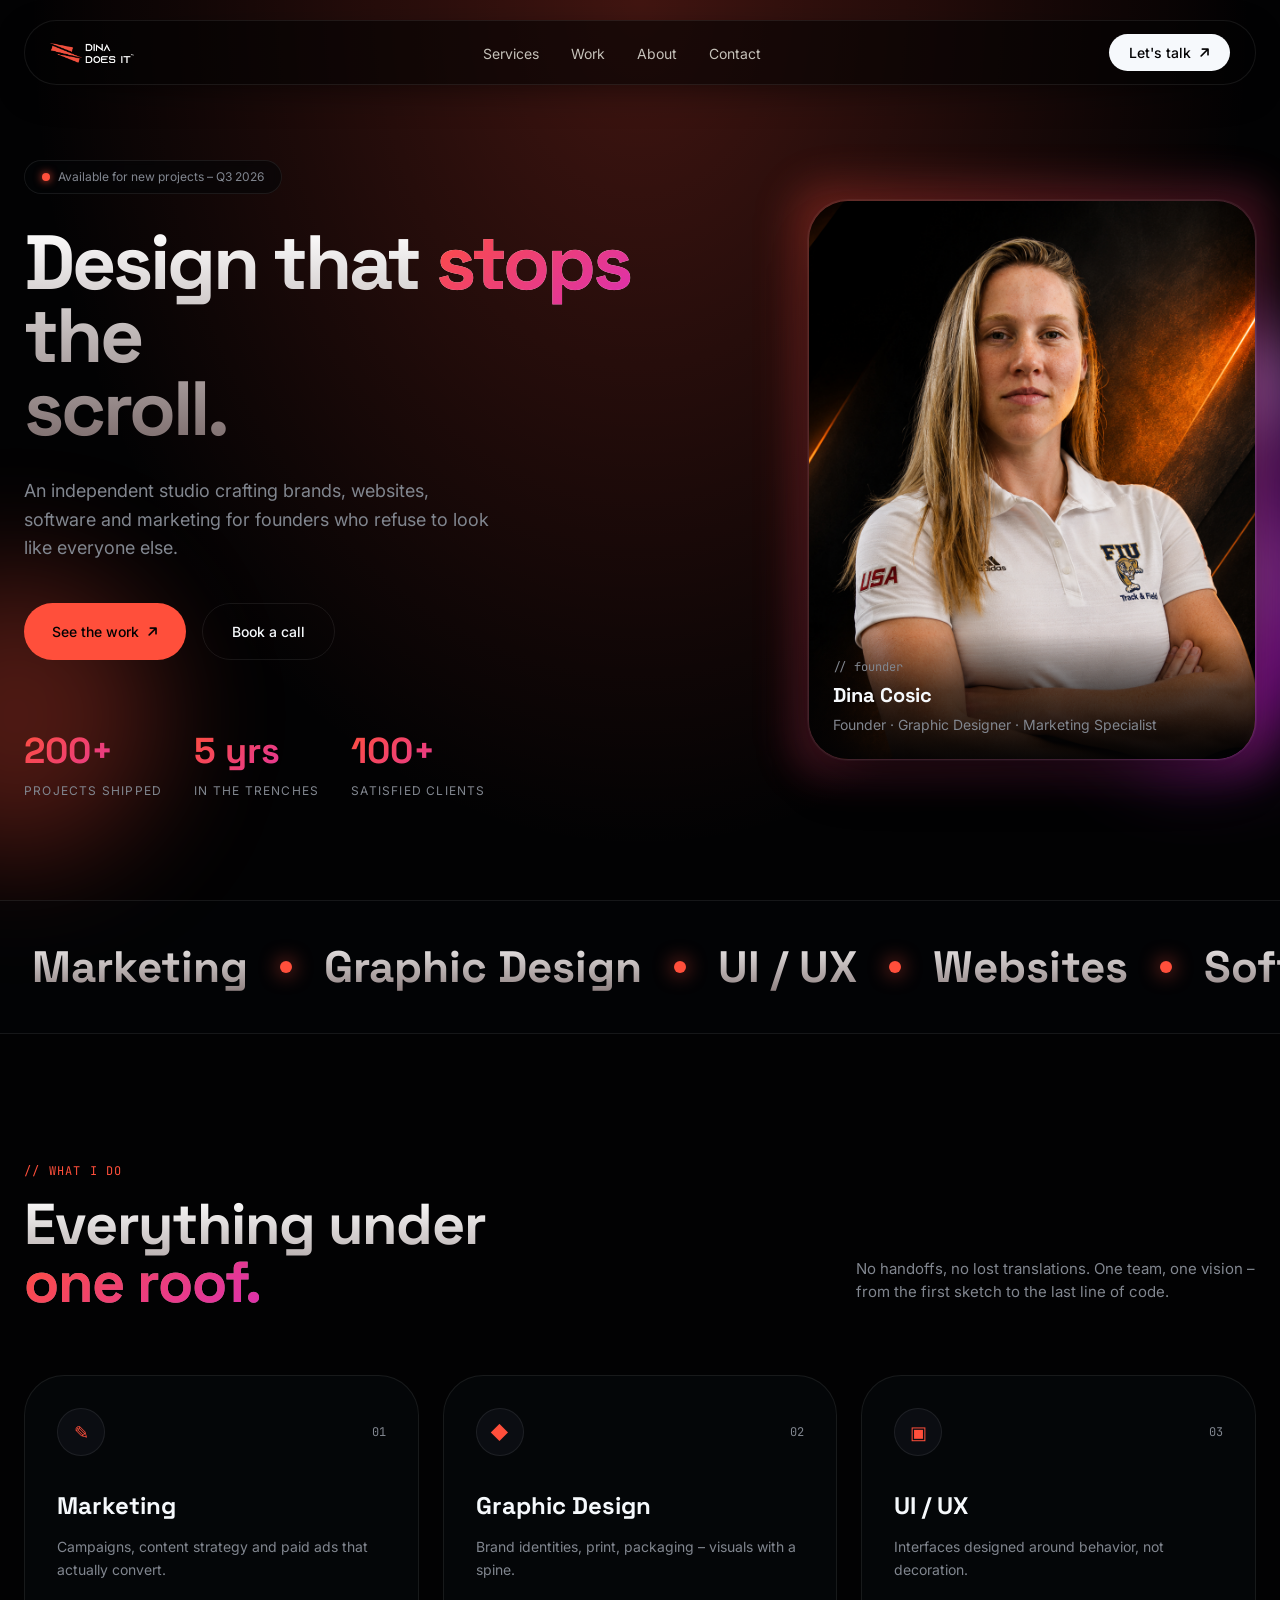
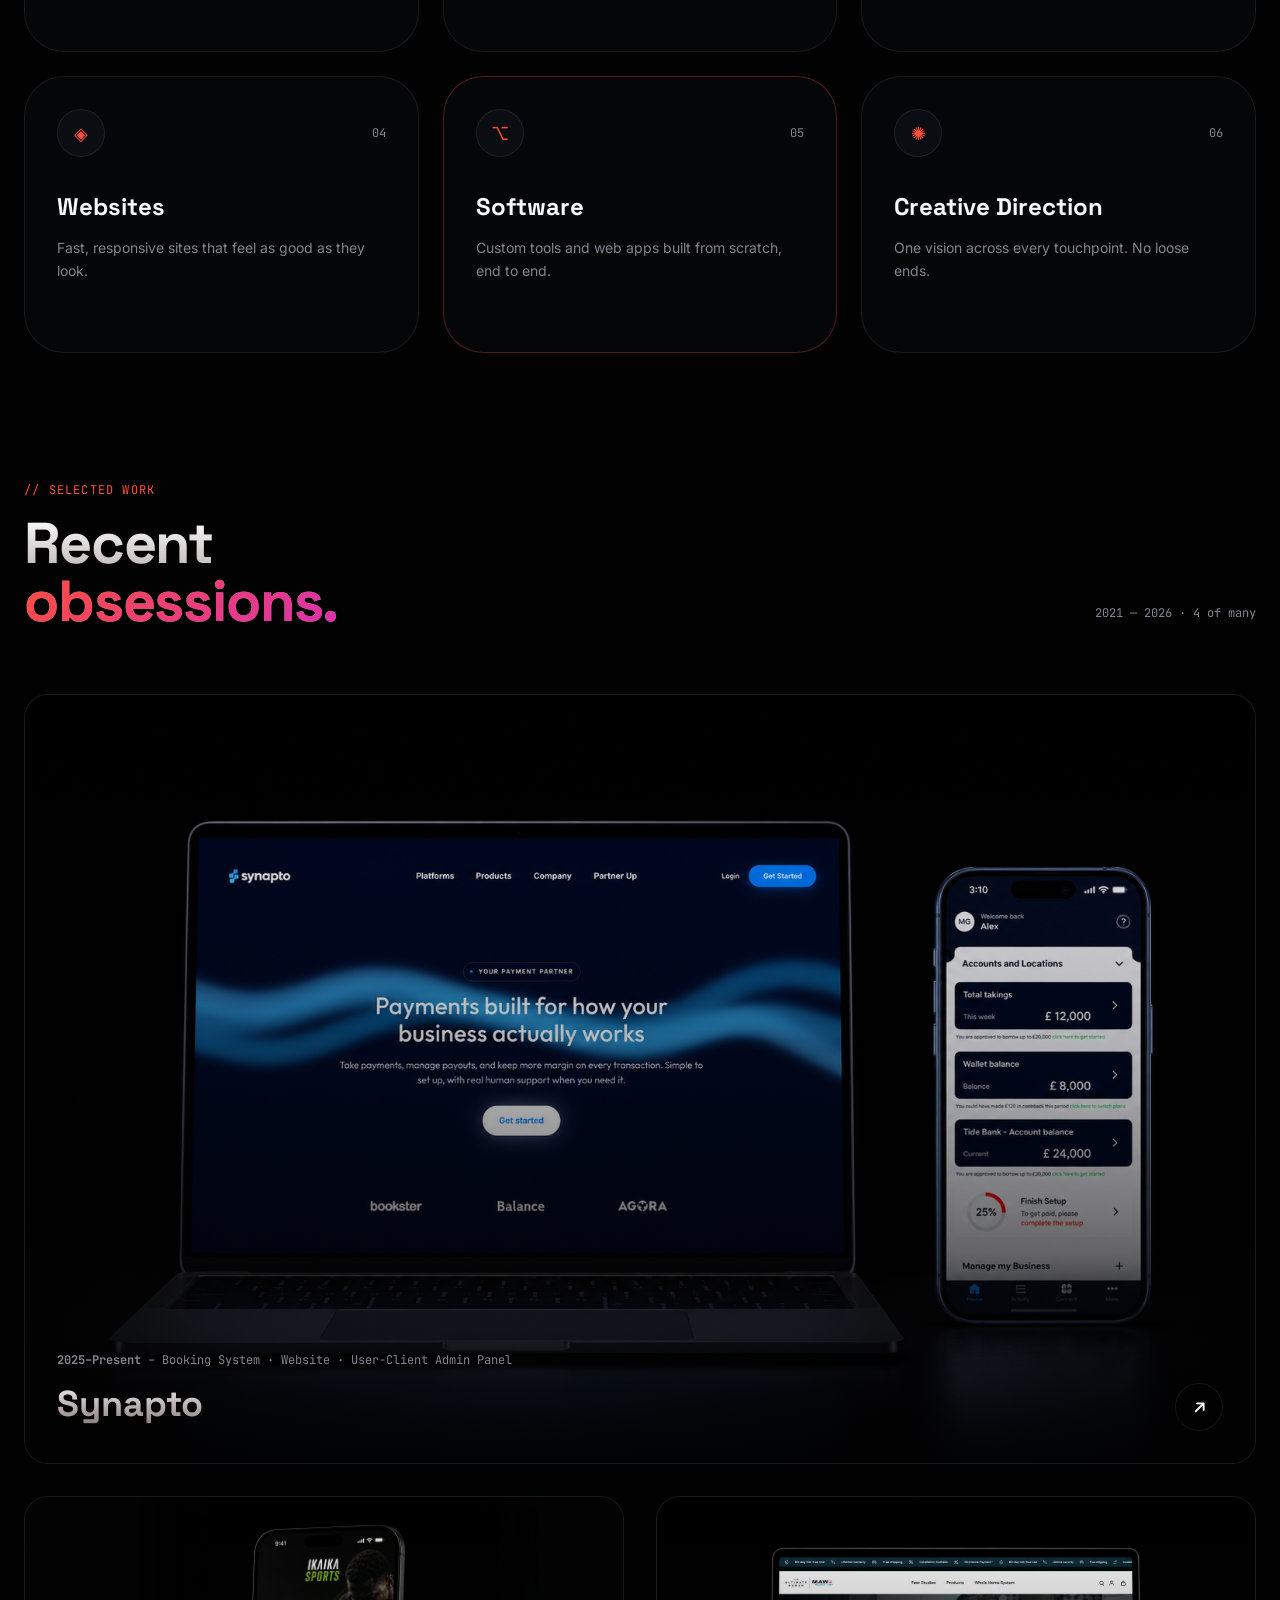
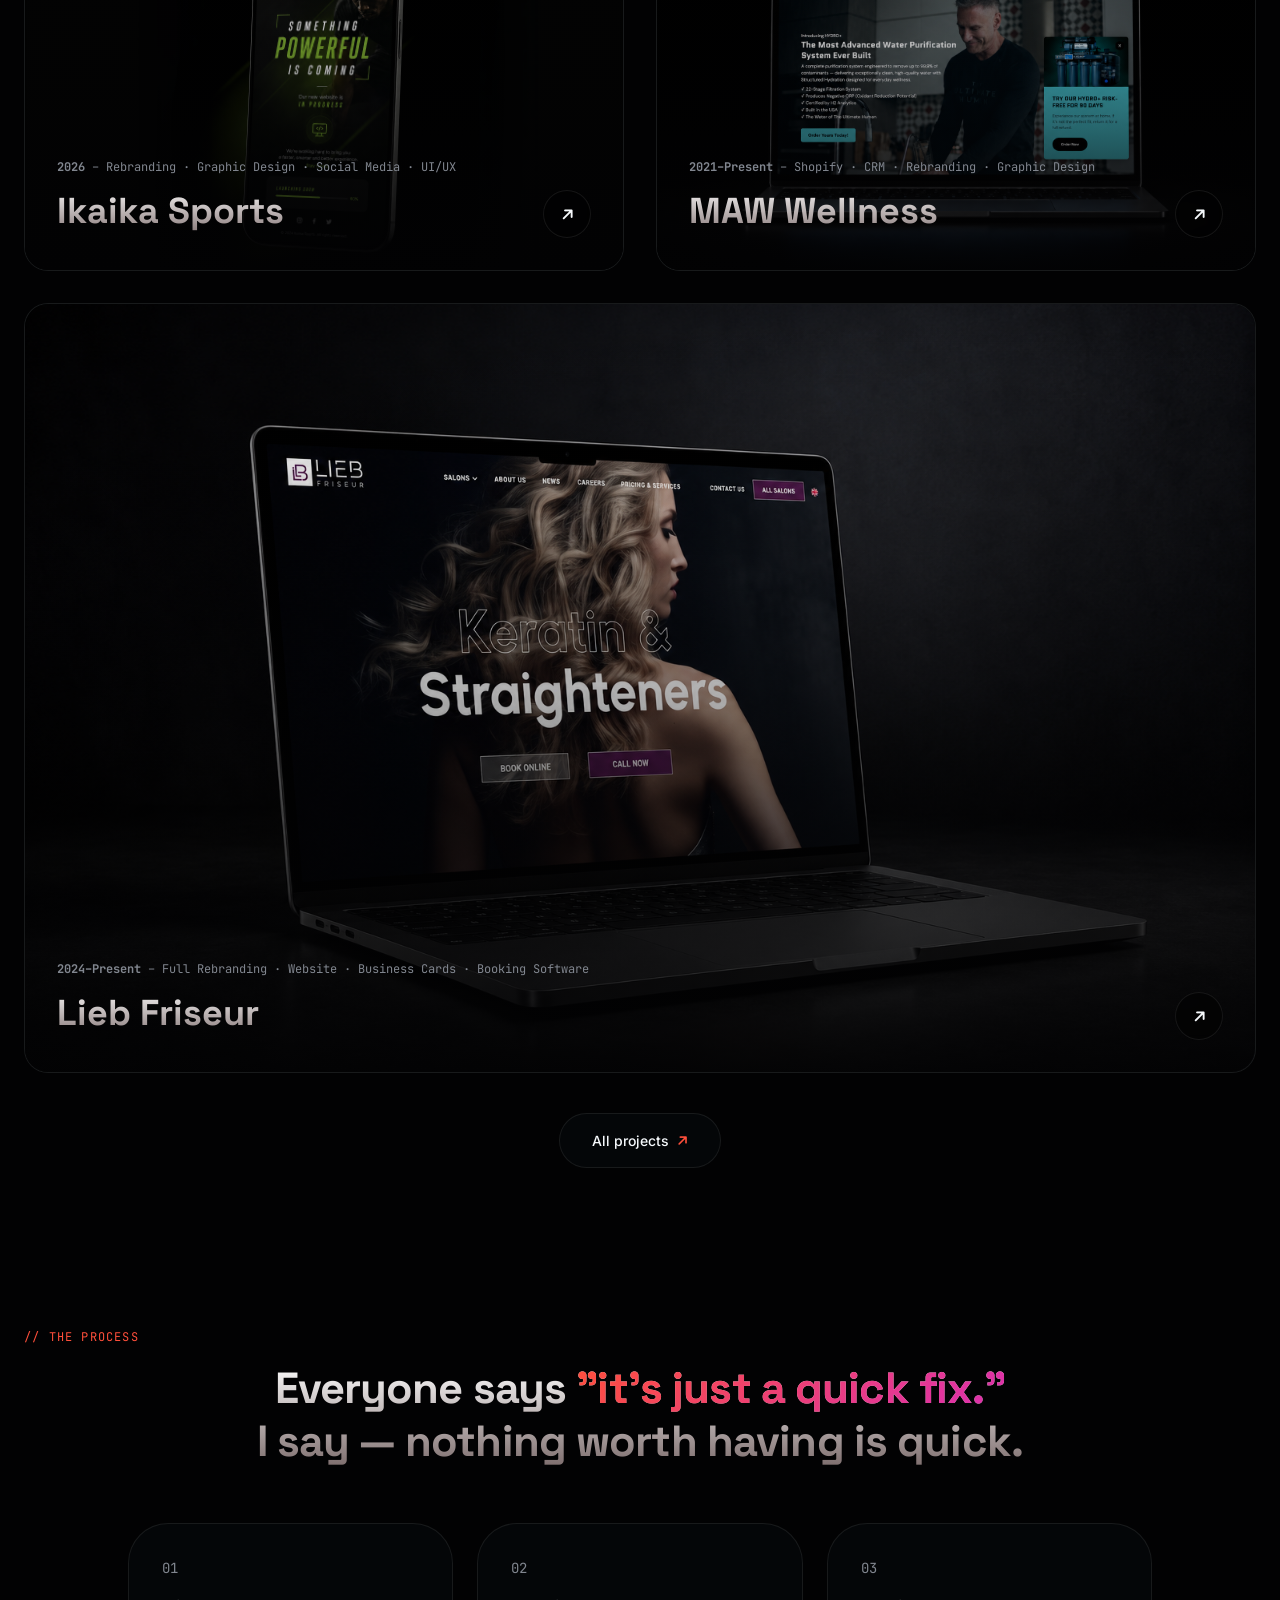
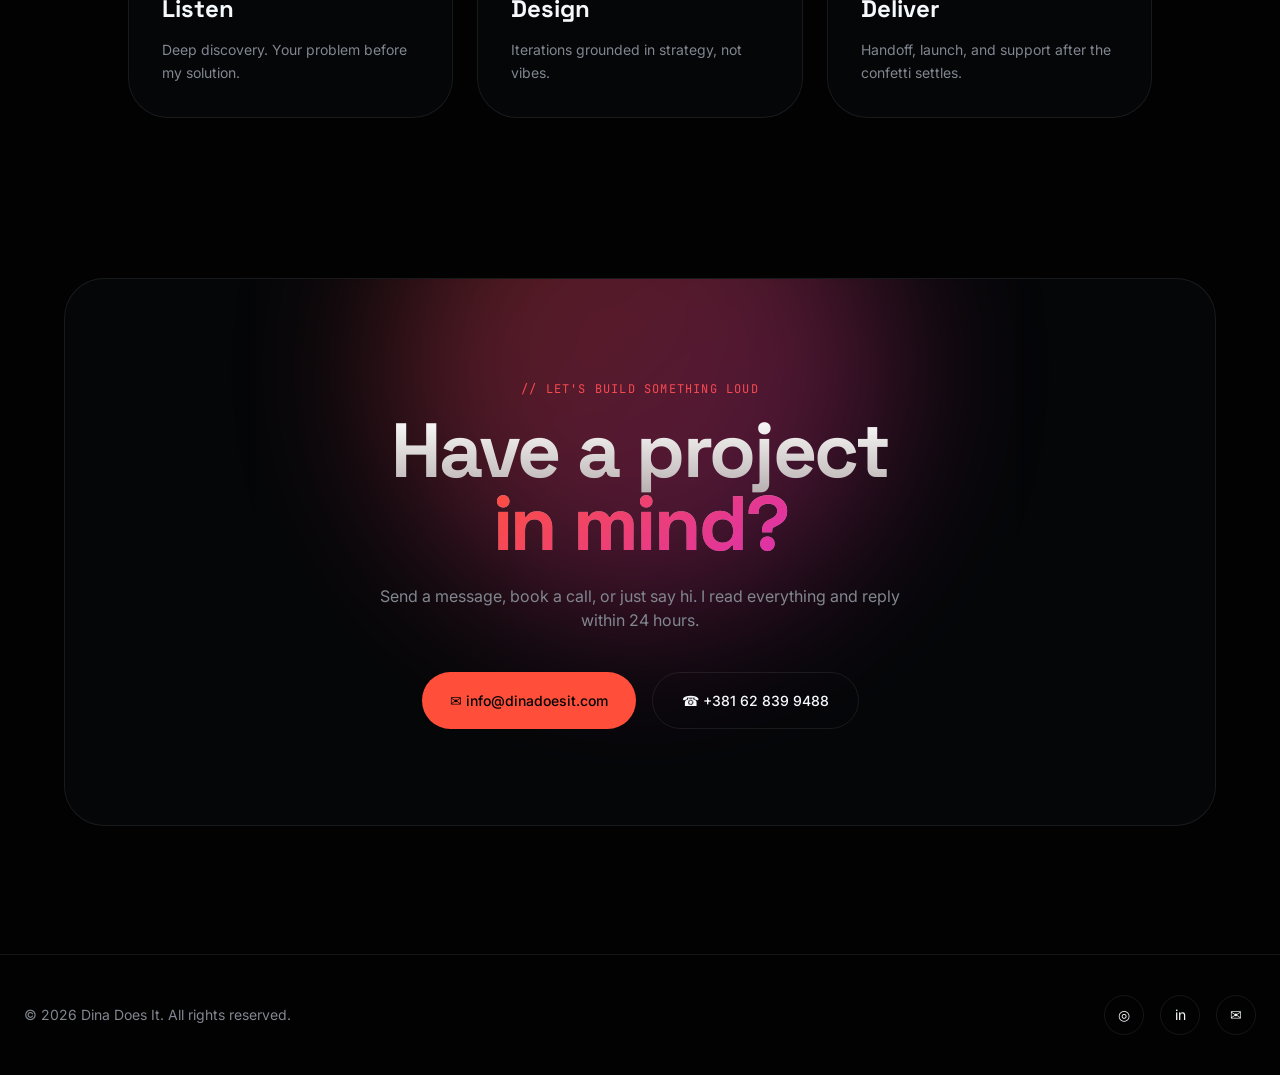
==== commit bae76a18: "Add new logo" ====
--- a/home.html
+++ b/home.html
@@ -17,15 +17,10 @@
   <!-- ===== HEADER ===== -->
   <header class="site-header">
     <nav class="nav-bar">
-      <a href="#" class="logo">
+      <a href="home.html" class="logo">
         <span class="logo-mark" aria-hidden="true">
-          <svg width="28" height="20" viewBox="0 0 28 20" fill="none" xmlns="http://www.w3.org/2000/svg">
-            <path d="M0 16L10 4H16L6 16H0Z" fill="#FF4D2E"/>
-            <path d="M8 20L18 8H24L14 20H8Z" fill="#FF4D2E"/>
-            <path d="M4 8L14 -4H20L10 8H4Z" fill="#FF4D2E" opacity="0.6"/>
-          </svg>
+          <img src="assets/logo-mark.png" alt="" class="logo-mark-img">
         </span>
-        <span class="logo-text">DINA<br><strong>DOES IT</strong><sup>™</sup></span>
       </a>
 
       <ul class="nav-links">
--- a/home.css
+++ b/home.css
@@ -139,6 +139,7 @@
 
 .logo { display: flex; align-items: center; gap: 10px; }
 .logo-mark { display: flex; align-items: center; flex-shrink: 0; }
+.logo-mark-img { height: 20px; width: auto; display: block; }
 .logo-text { font-family: var(--font-display); font-size: 11px; font-weight: 500; letter-spacing: 0.06em; line-height: 1.35; color: var(--oslo-gray); }
 .logo-text strong { color: var(--white-lilac); font-weight: 700; letter-spacing: 0.08em; }
 .logo-text sup { font-size: 8px; }
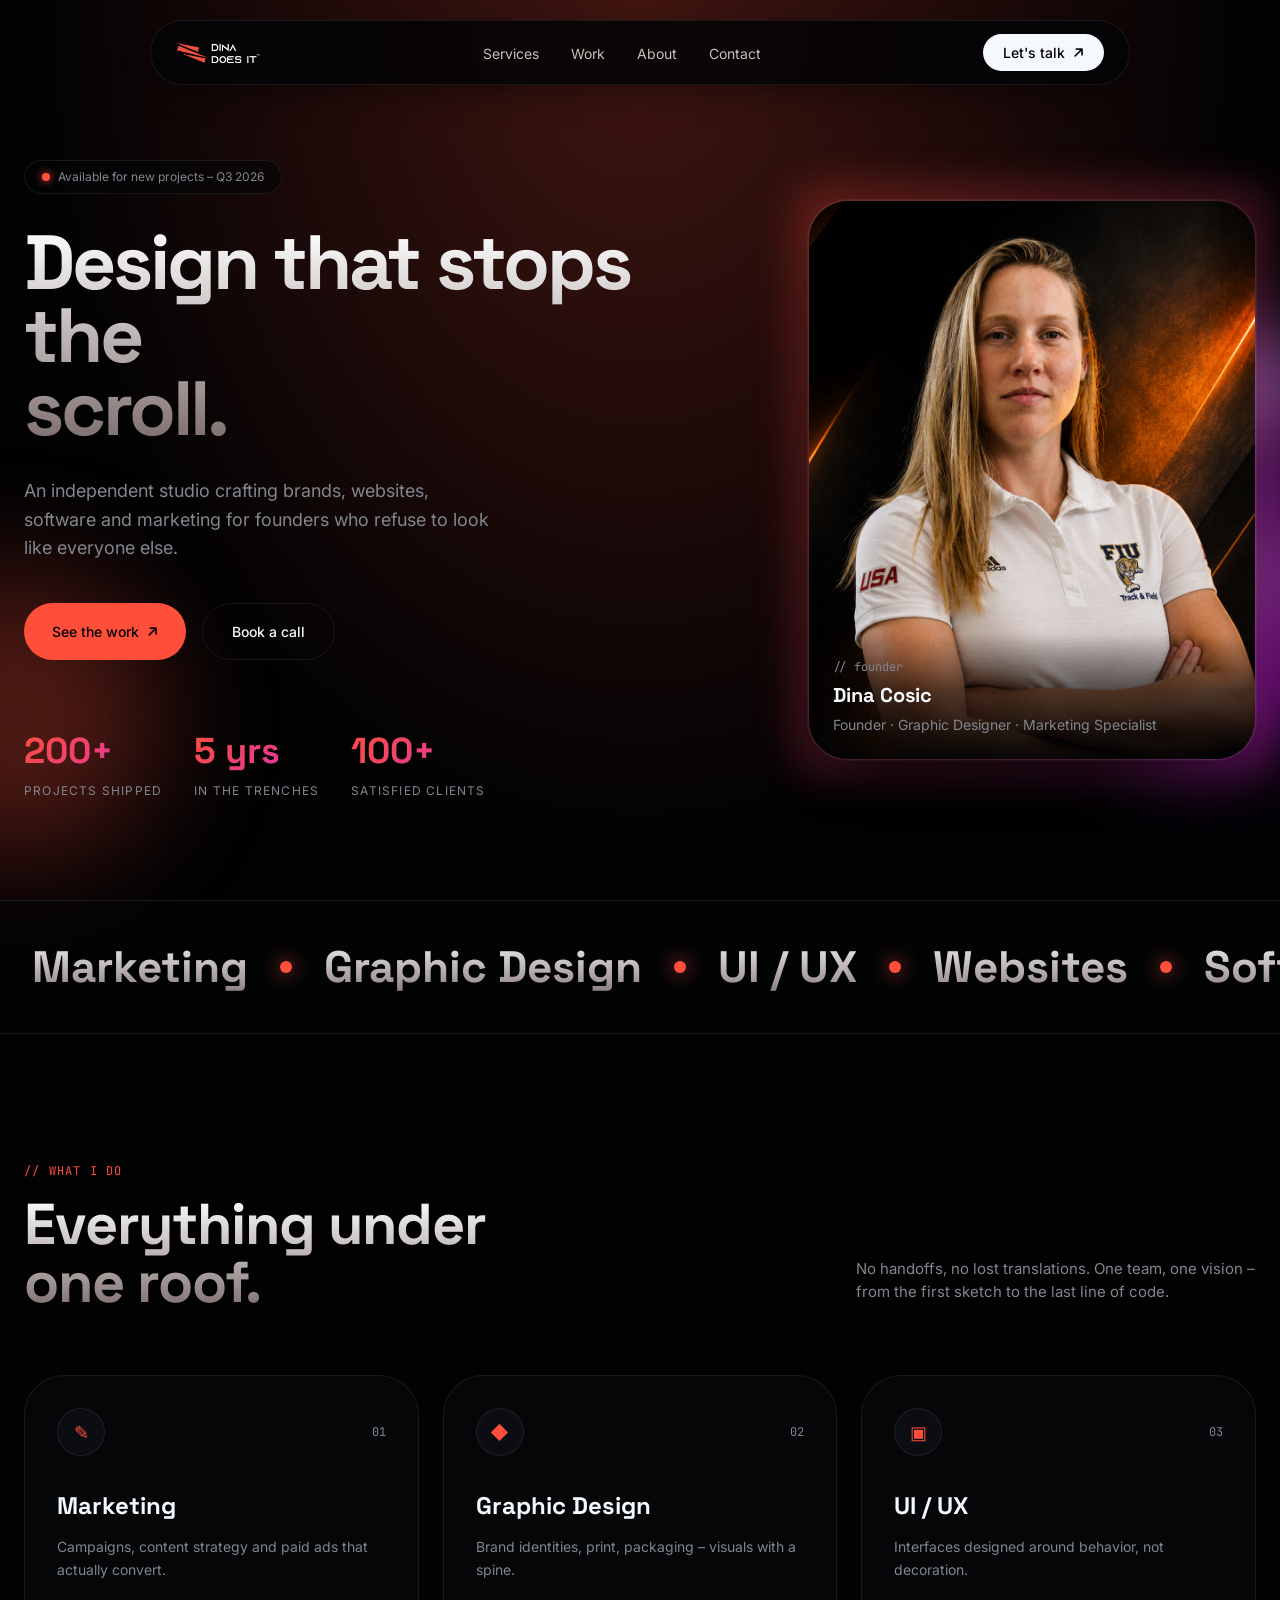
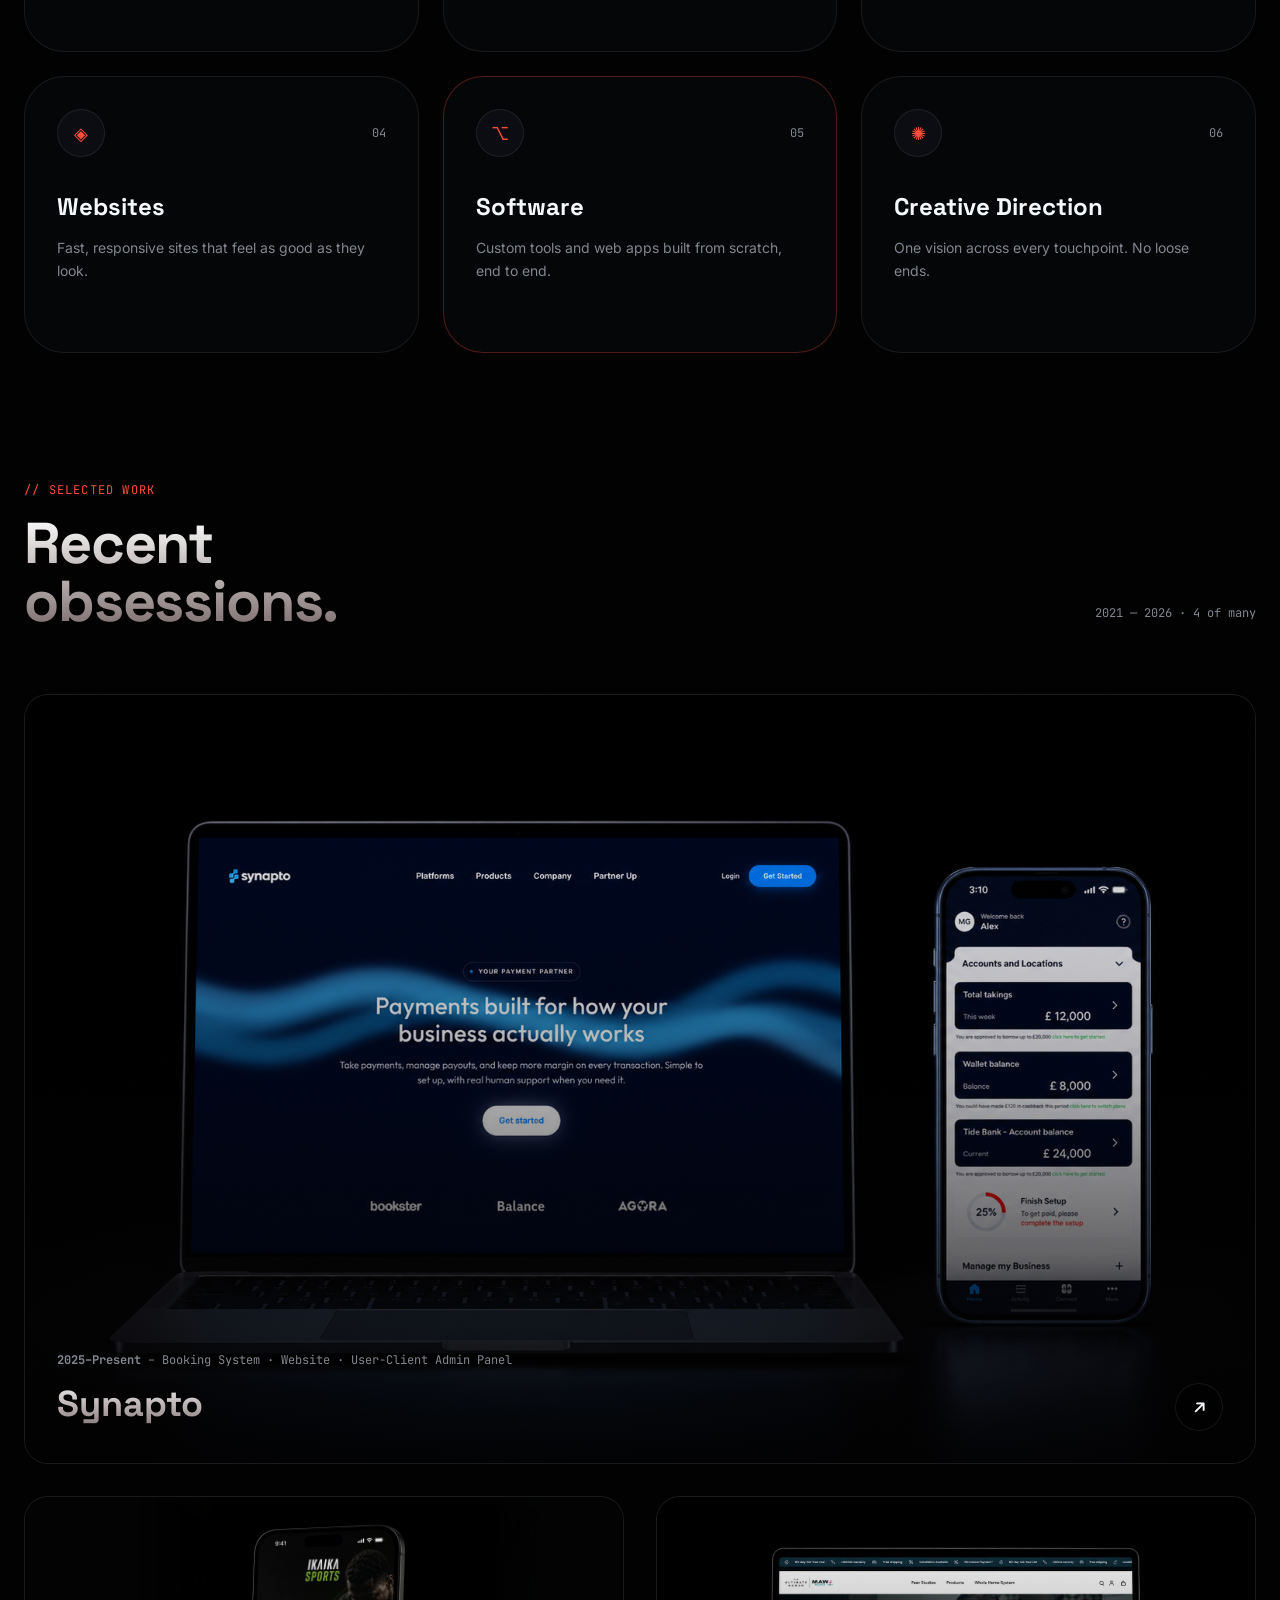
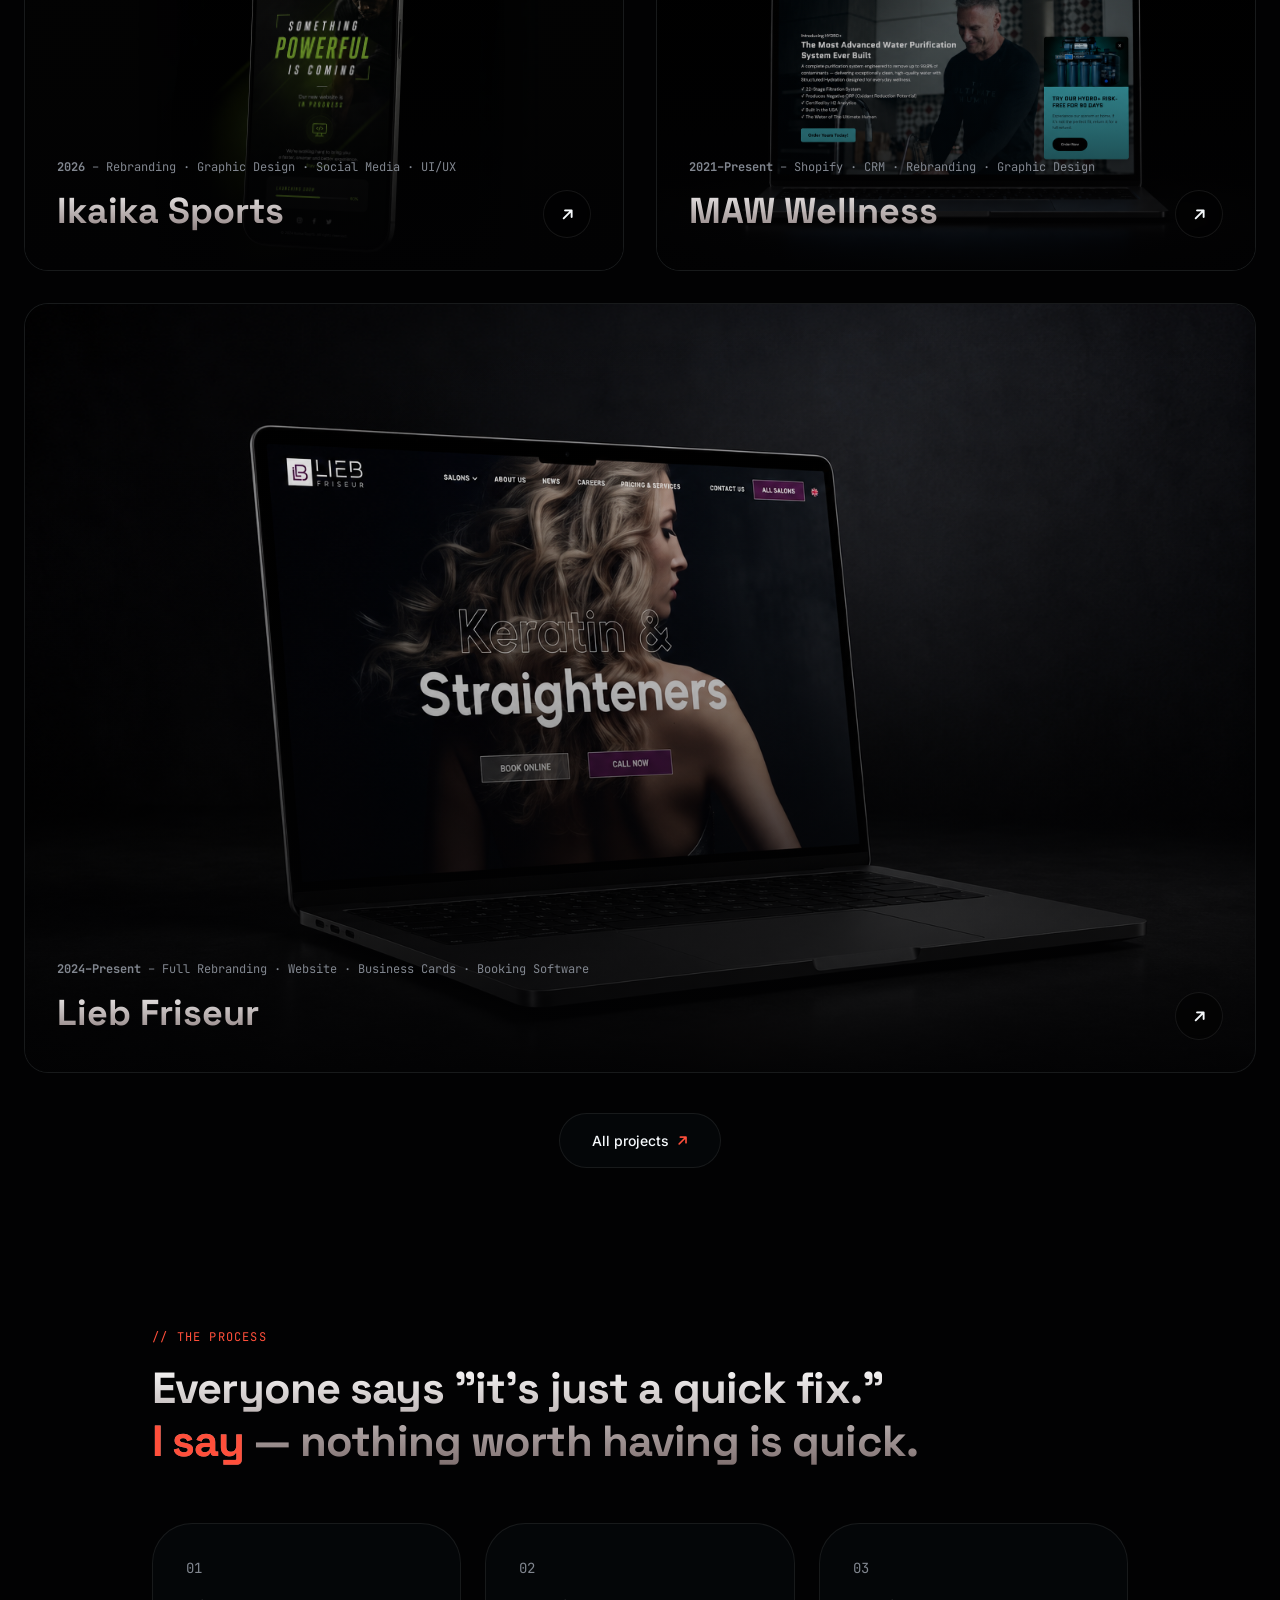
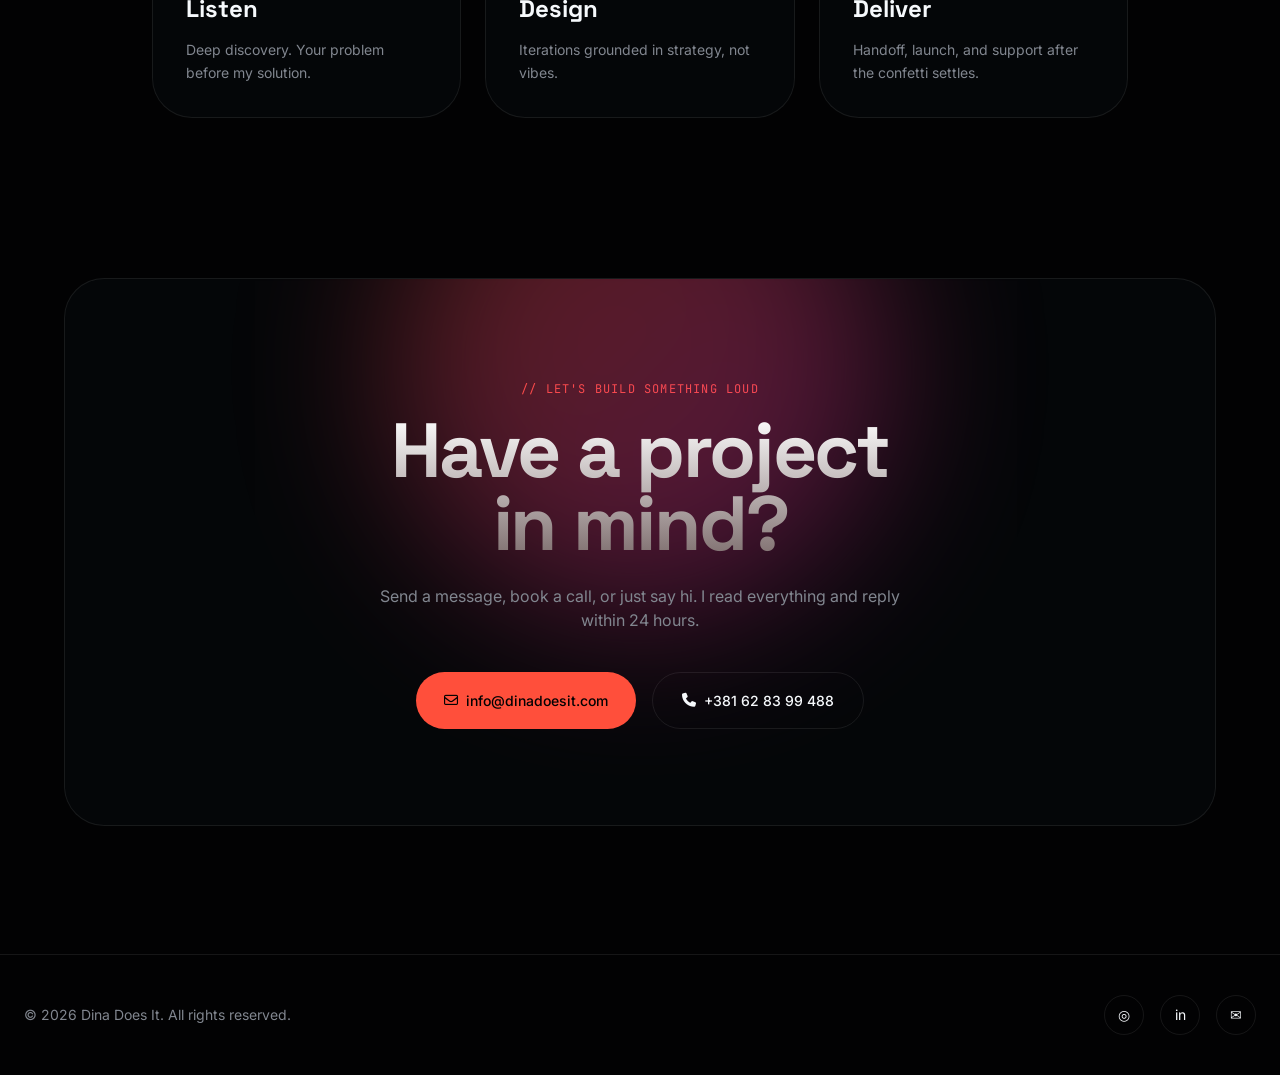
==== commit 7d1cf090: "Change text styles in The process section" ====
--- a/home.html
+++ b/home.html
@@ -247,7 +247,7 @@
     <!-- ===== PROCESS / QUOTE ===== -->
     <section class="process">
       <p class="eyebrow">// The process</p>
-      <h2 class="process-quote">Everyone says <span class="grad">"it's just a quick fix."</span><br>I say — nothing worth having is quick.</h2>
+      <h2 class="process-quote">Everyone says <span class="grad">"it's just a quick fix."</span><br><span class="quote-orange">I say</span> — nothing worth having is quick.</h2>
 
       <div class="process-steps">
         <div class="process-step">
@@ -275,8 +275,8 @@
       <h2 class="cta-title">Have a project<br><span class="grad">in mind?</span></h2>
       <p class="cta-sub">Send a message, book a call, or just say hi. I read everything and reply within 24 hours.</p>
       <div class="cta-ctas">
-        <a href="mailto:info@dinadoesit.com" class="btn-primary">✉ info@dinadoesit.com</a>
-        <a href="tel:+381628399488" class="btn-secondary">☎ +381 62 839 9488</a>
+        <a href="mailto:info@dinadoesit.com" class="btn-primary"><i class="fa-regular fa-envelope"></i> info@dinadoesit.com</a>
+        <a href="tel:+381628399488" class="btn-secondary"><i class="fa-solid fa-phone"></i> +381 62 83 99 488</a>
       </div>
     </section>
   </main>
--- a/home.css
+++ b/home.css
@@ -75,7 +75,7 @@
 }
 
 .grad {
-  background: linear-gradient(140deg, var(--sunset-orange) 0%, var(--accent-magenta) 100%);
+  /* background: linear-gradient(180deg, #ffffff 0%, #7d6d6d 100%); */
   -webkit-background-clip: text;
   background-clip: text;
   color: transparent;
@@ -123,17 +123,17 @@
 @media (max-width: 1400px) { .site-header { padding: 20px 24px; } }
 
 .nav-bar {
-  max-width: 1280px;
+  max-width: 980px;
   margin: 0 auto;
   display: flex;
   align-items: center;
   justify-content: space-between;
   gap: 32px;
   padding: 13px 25px;
-  background: rgba(2, 2, 3, 0.6);
+  background: rgba(4, 4, 6, 0.88);
   border: 1px solid var(--border);
   border-radius: var(--radius-pill);
-  backdrop-filter: blur(12px);
+  backdrop-filter: blur(6px);
   box-shadow: 0px 10px 40px -15px rgba(0, 0, 0, 0.8);
 }
 
@@ -699,8 +699,10 @@
 
 /* ===================== PROCESS ===================== */
 
-.process { text-align: center; padding-top: 160px; }
-.process > .eyebrow { text-align: left; }
+.process {
+  padding-top: 160px;
+  max-width: 1024px;
+}
 
 .process-quote {
   font-family: var(--font-display);
@@ -708,19 +710,24 @@
   font-size: clamp(24px, 3.4vw, 52px);
   line-height: 1.2;
   letter-spacing: -0.02em;
-  max-width: 900px;
-  margin: 0 auto 56px;
+  text-align: left;
+  margin: 0 0 56px;
   background: linear-gradient(180deg, #ffffff 0%, #7d6d6d 100%);
   -webkit-background-clip: text;
   background-clip: text;
   color: transparent;
 }
 
+.process-quote .quote-orange {
+  background: none;
+  -webkit-background-clip: unset;
+  background-clip: unset;
+  color: var(--sunset-orange);
+}
+
 .process-steps {
   display: flex;
   gap: 24px;
-  max-width: 1024px;
-  margin: 0 auto;
 }
 
 .process-step {
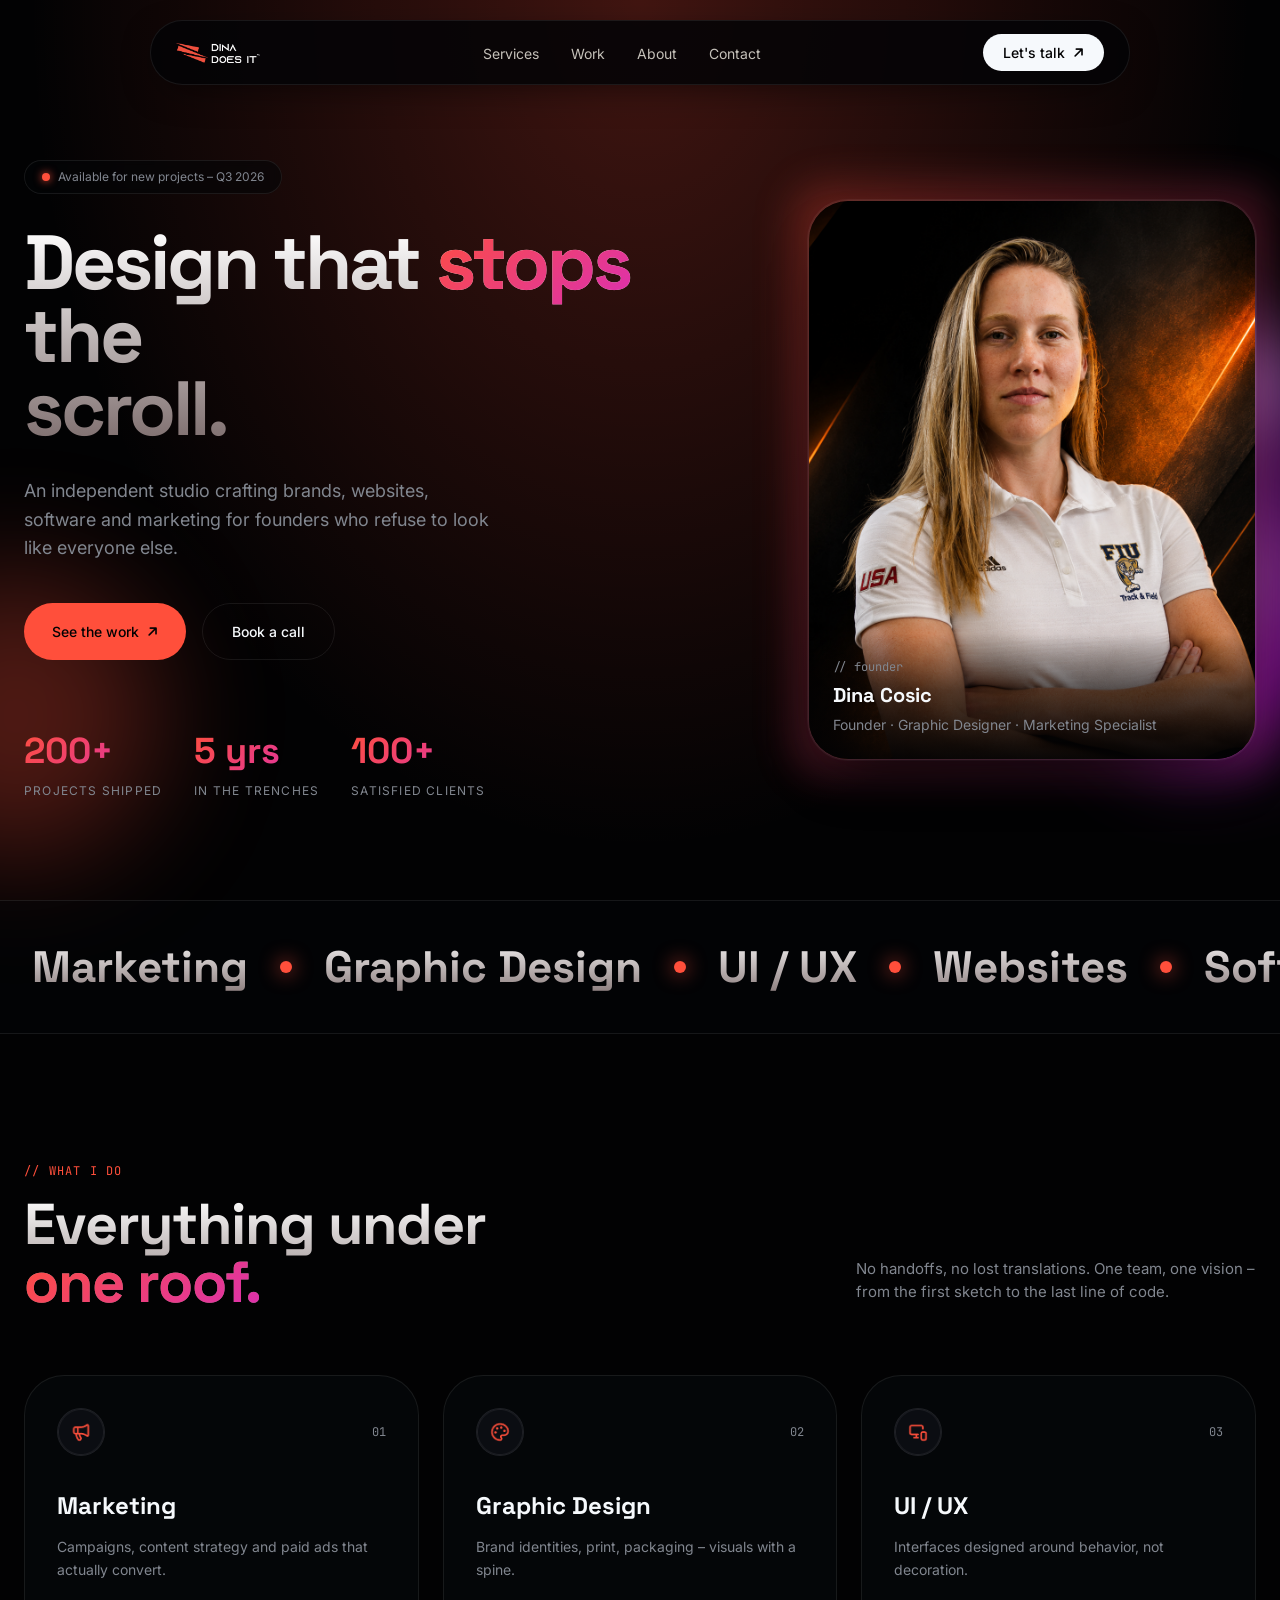
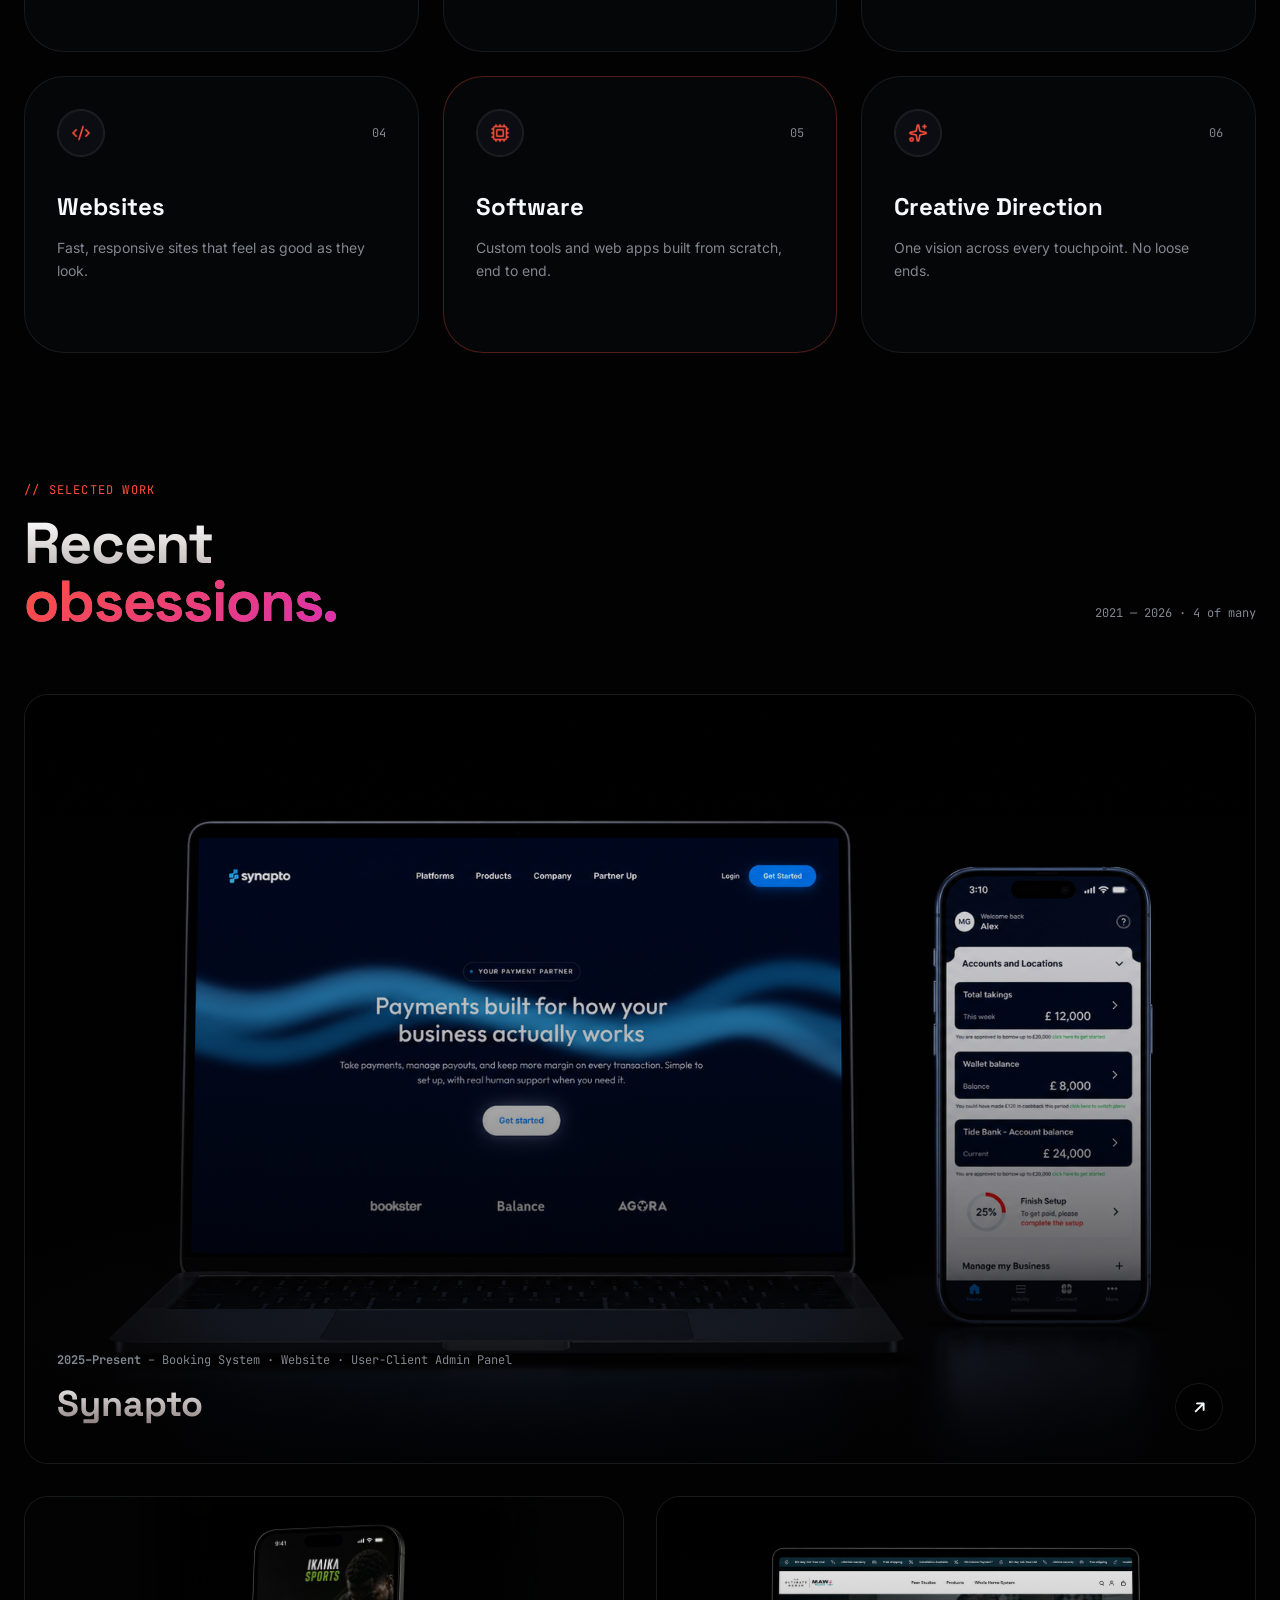
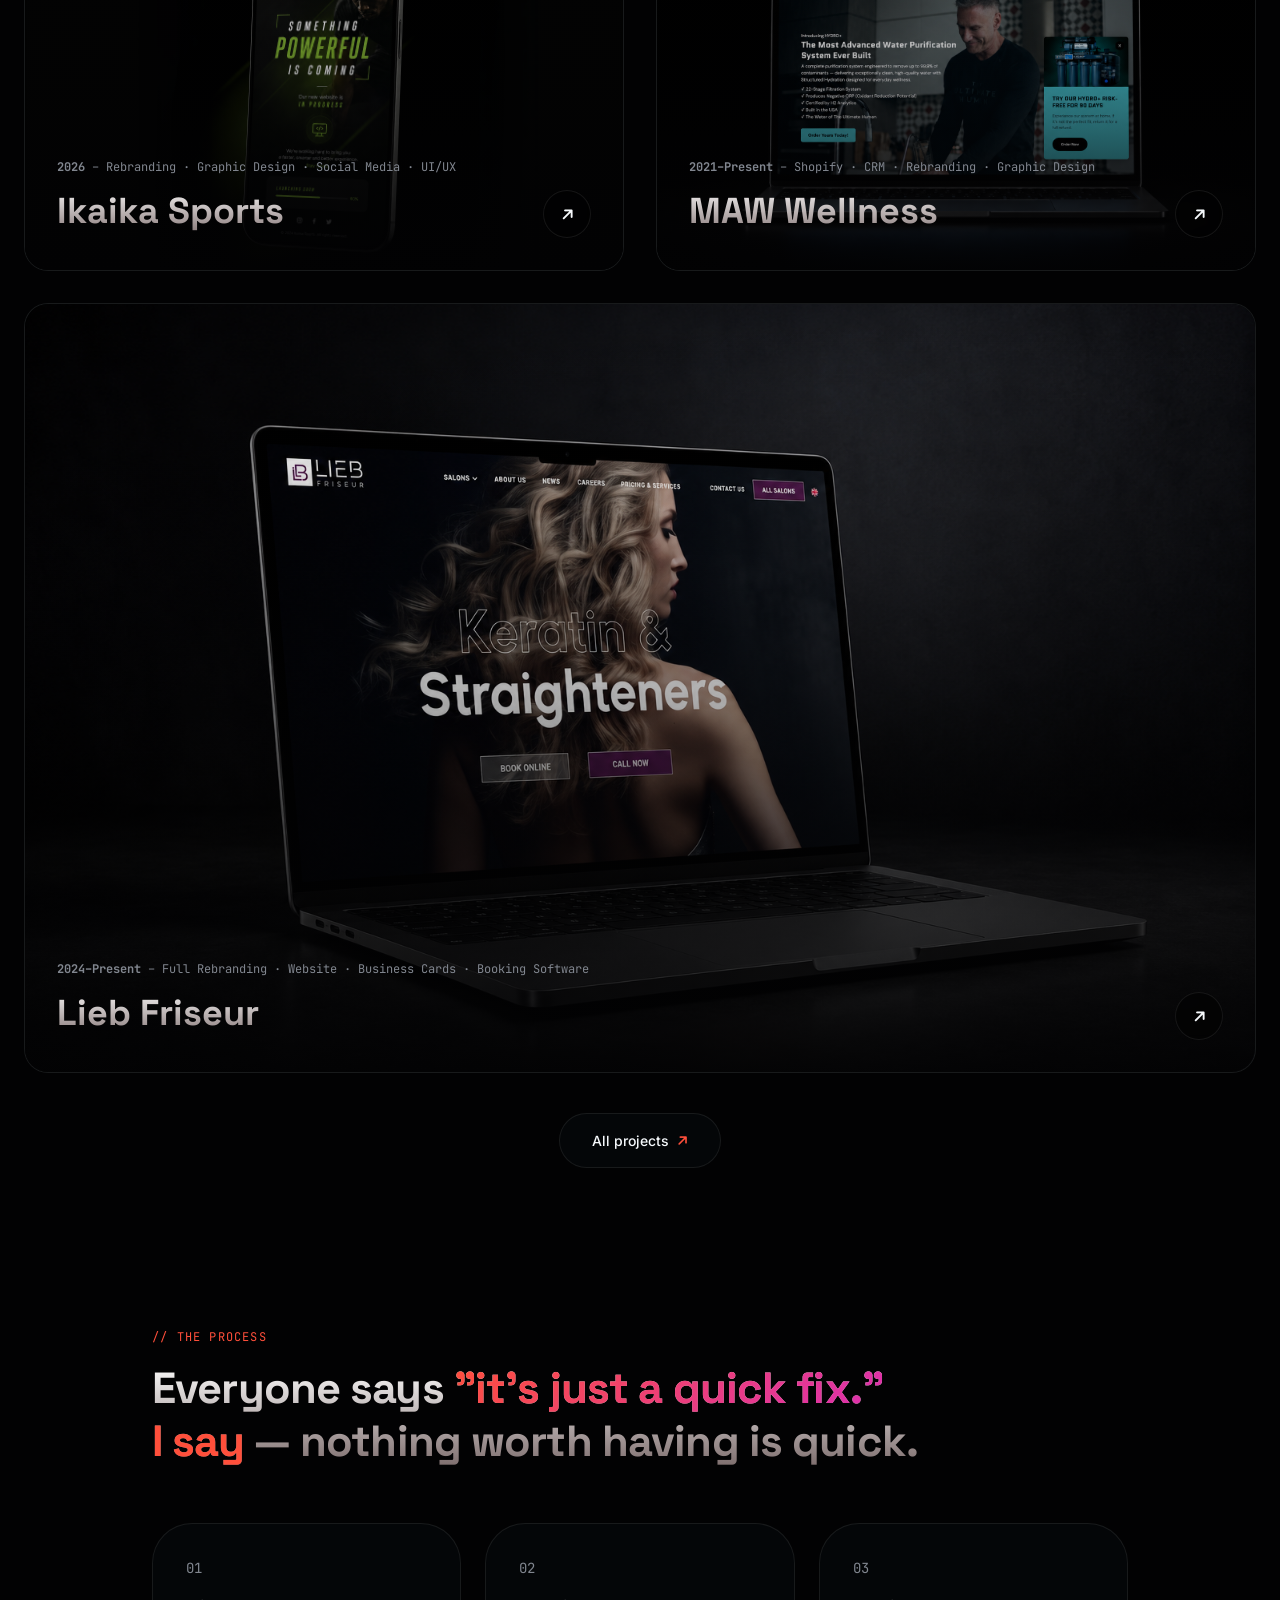
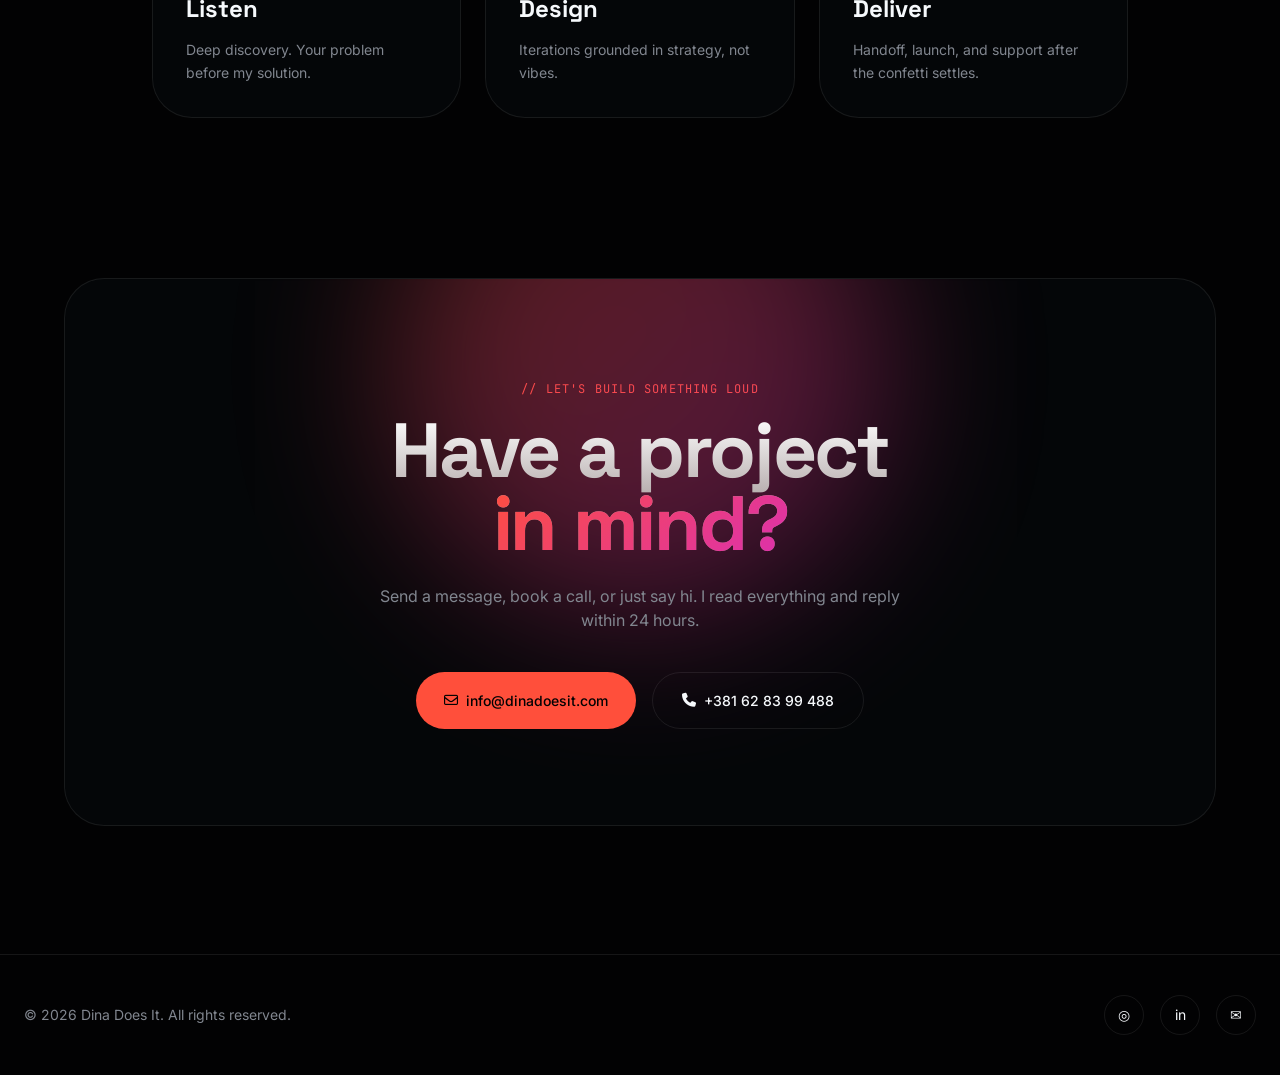
==== commit d61839ff: "Add icons" ====
--- a/home.html
+++ b/home.html
@@ -123,7 +123,7 @@
       <div class="services-grid">
         <div class="service-card">
           <div class="service-top">
-            <span class="service-icon">✎</span>
+            <span class="service-icon"><img src="assets/icons/div.grid.png" alt=""></span>
             <span class="service-num">01</span>
           </div>
           <h3>Marketing</h3>
@@ -133,7 +133,7 @@
 
         <div class="service-card">
           <div class="service-top">
-            <span class="service-icon">◆</span>
+           <span class="service-icon"><img src="assets/icons/div.grid (1).png" alt=""></span>
             <span class="service-num">02</span>
           </div>
           <h3>Graphic Design</h3>
@@ -143,7 +143,7 @@
 
         <div class="service-card">
           <div class="service-top">
-            <span class="service-icon">▣</span>
+           <span class="service-icon"><img src="assets/icons/div.grid (2).png" alt=""></span>
             <span class="service-num">03</span>
           </div>
           <h3>UI / UX</h3>
@@ -153,7 +153,7 @@
 
         <div class="service-card">
           <div class="service-top">
-            <span class="service-icon">◈</span>
+           <span class="service-icon"><img src="assets/icons/div.grid (3).png" alt=""></span>
             <span class="service-num">04</span>
           </div>
           <h3>Websites</h3>
@@ -163,7 +163,7 @@
 
         <div class="service-card service-card--accent">
           <div class="service-top">
-            <span class="service-icon">⌥</span>
+           <span class="service-icon"><img src="assets/icons/div.grid (4).png" alt=""></span>
             <span class="service-num">05</span>
           </div>
           <h3>Software</h3>
@@ -173,7 +173,7 @@
 
         <div class="service-card">
           <div class="service-top">
-            <span class="service-icon">✺</span>
+           <span class="service-icon"><img src="assets/icons/div.grid (5).png" alt=""></span>
             <span class="service-num">06</span>
           </div>
           <h3>Creative Direction</h3>
--- a/home.css
+++ b/home.css
@@ -75,7 +75,7 @@
 }
 
 .grad {
-  /* background: linear-gradient(180deg, #ffffff 0%, #7d6d6d 100%); */
+  background: linear-gradient(140deg, var(--sunset-orange) 0%, var(--accent-magenta) 100%);
   -webkit-background-clip: text;
   background-clip: text;
   color: transparent;
@@ -619,7 +619,7 @@
 
 .work-card:hover {
   transform: translateY(-4px);
-  border-color: rgba(255, 255, 255, 0.18);
+  border-color: var(--sunset-orange);
 }
 
 .work-card--wide {
@@ -691,8 +691,12 @@
 .work-card:hover .work-arrow {
   background: var(--sunset-orange);
   border-color: transparent;
-  color: var(--cinder);
+  color: #ffffff;
   transform: scale(1.08);
+}
+
+.work-card:hover .work-arrow .icon-arrow {
+  transform: rotate(0deg);
 }
 
 .work .btn-pill-outline { display: inline-flex; }
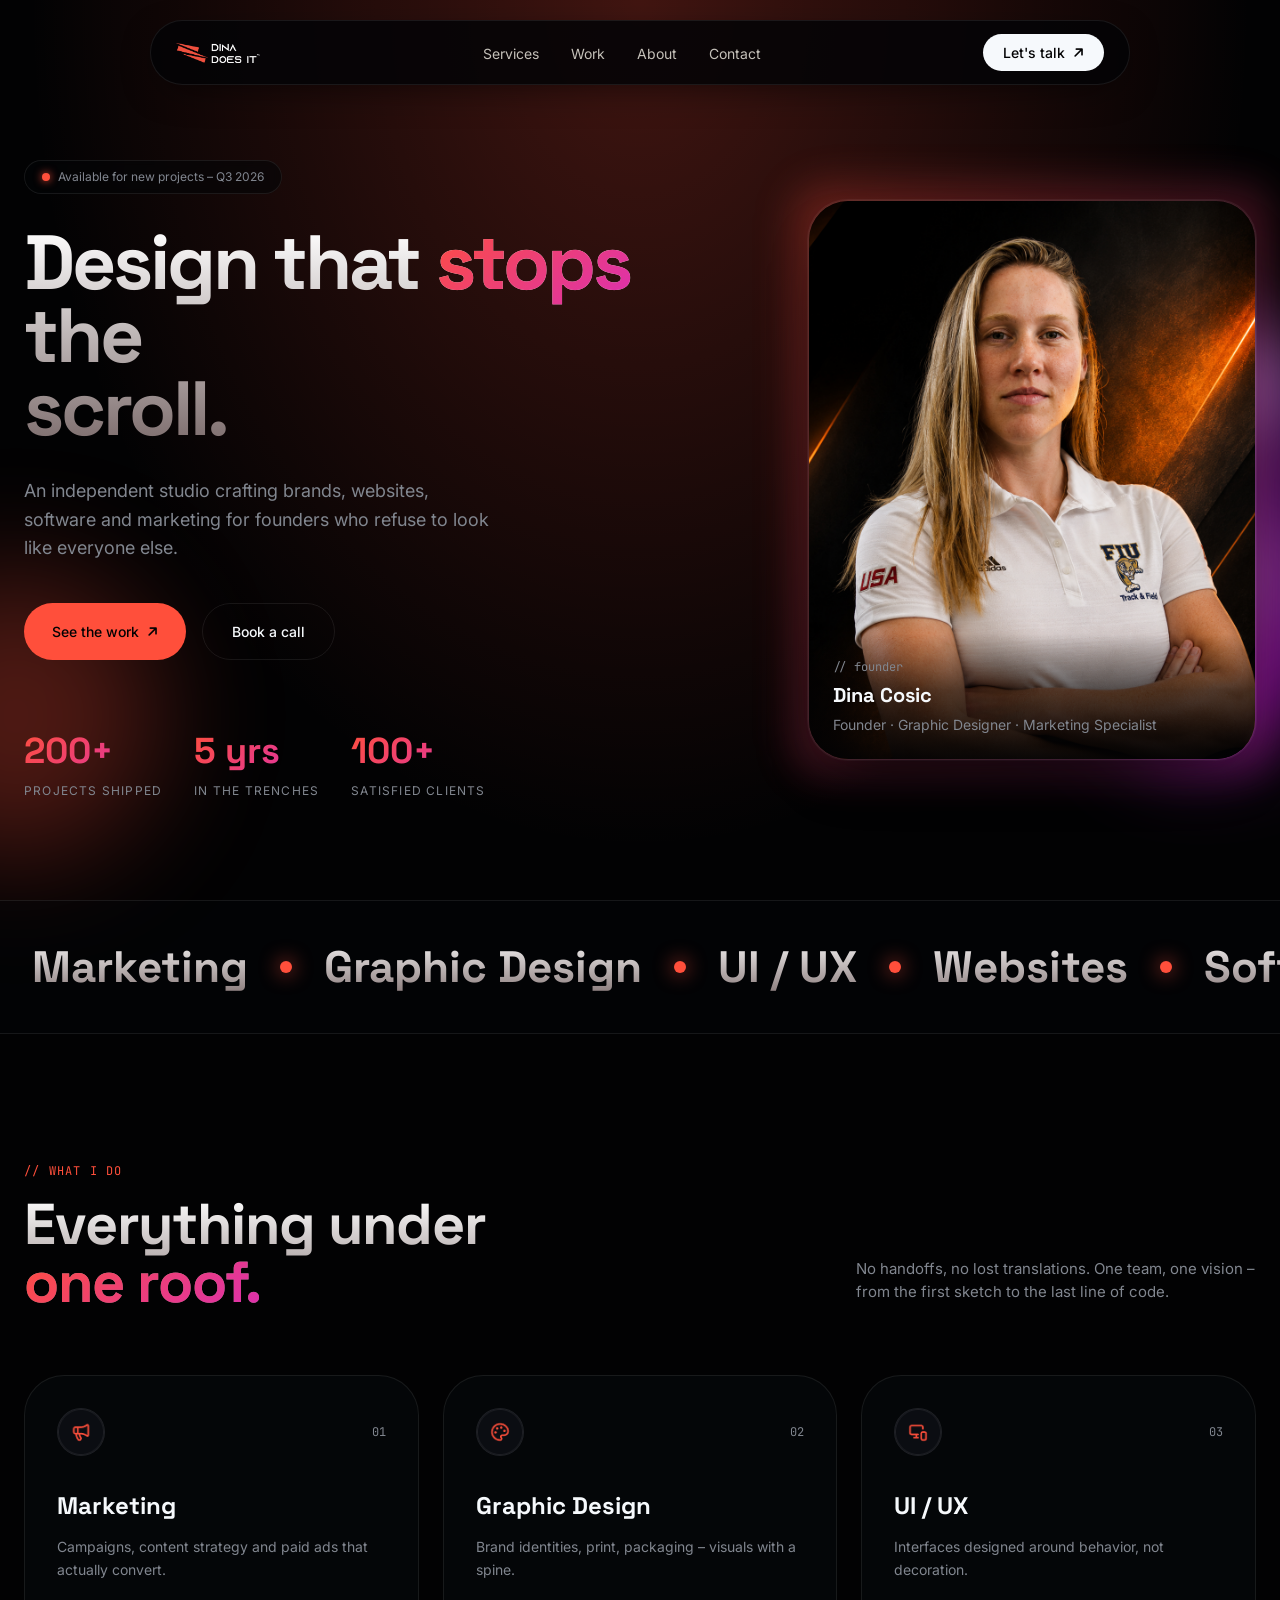
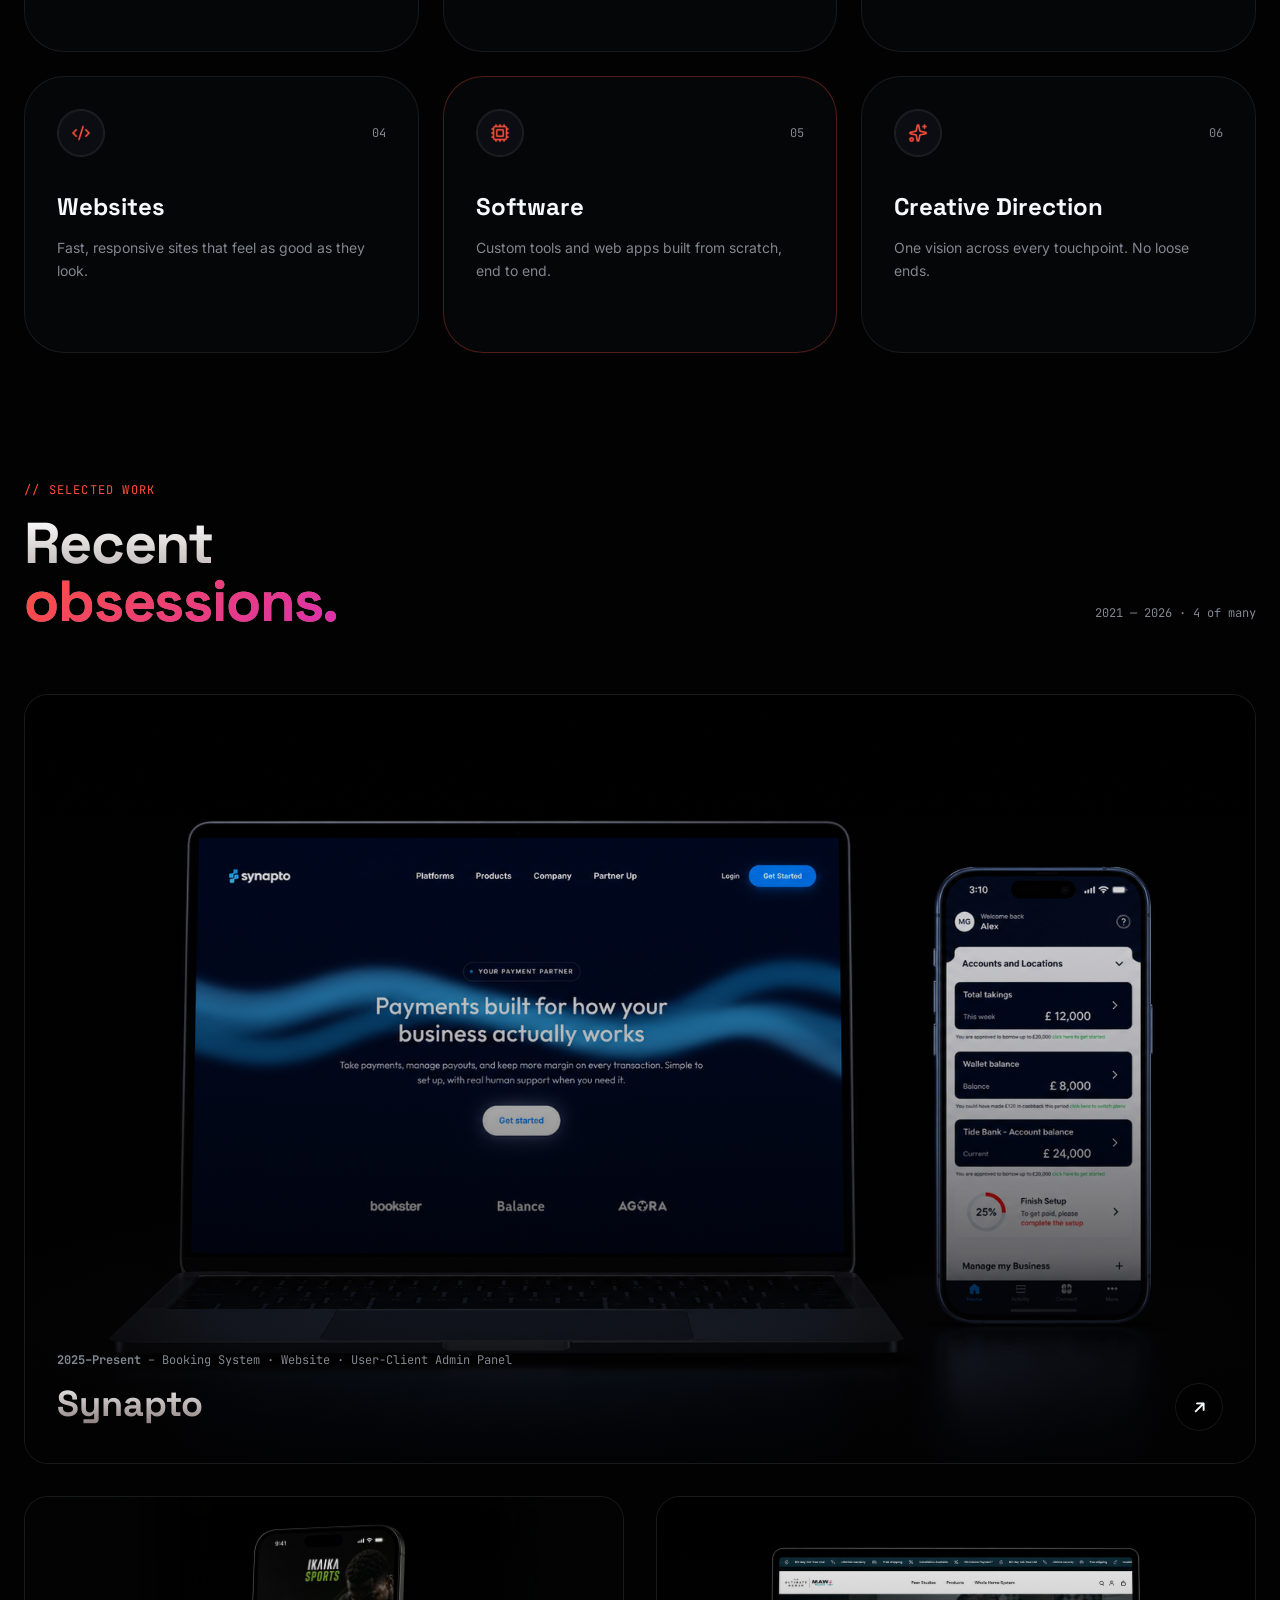
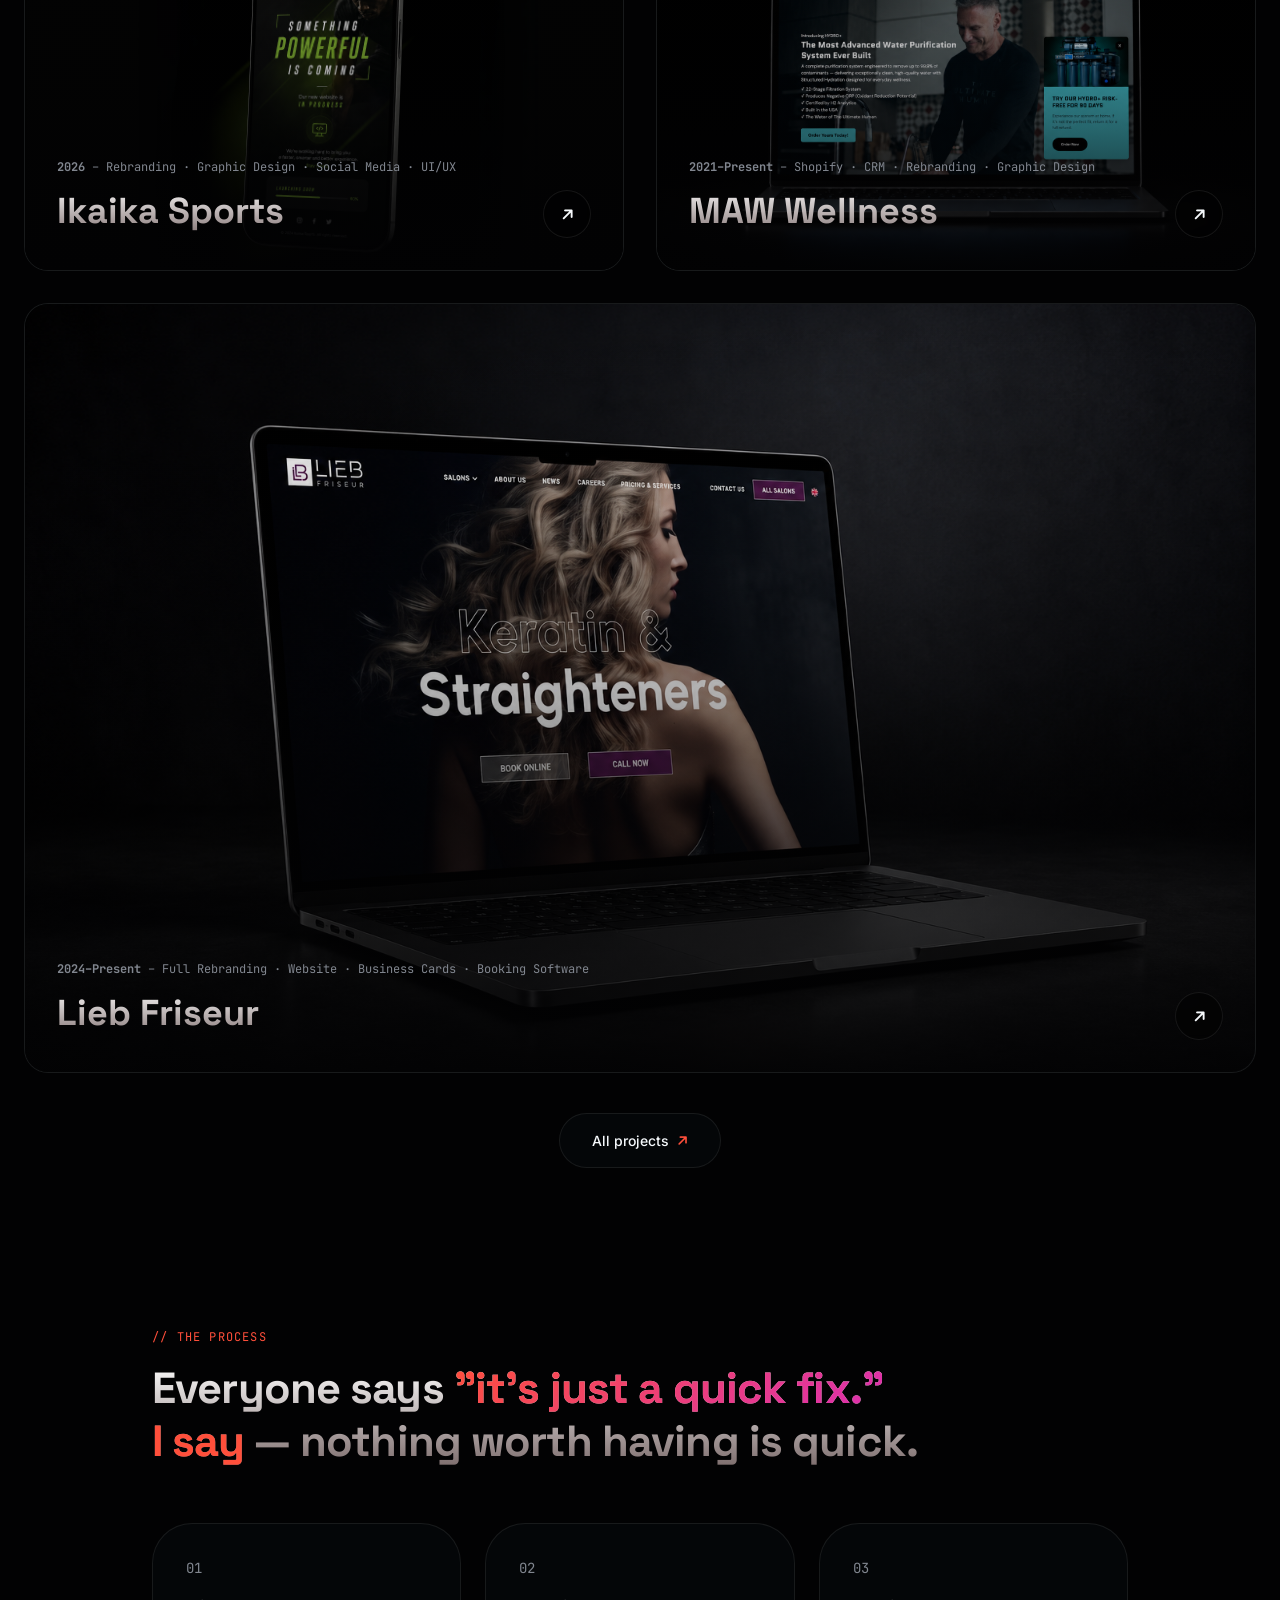
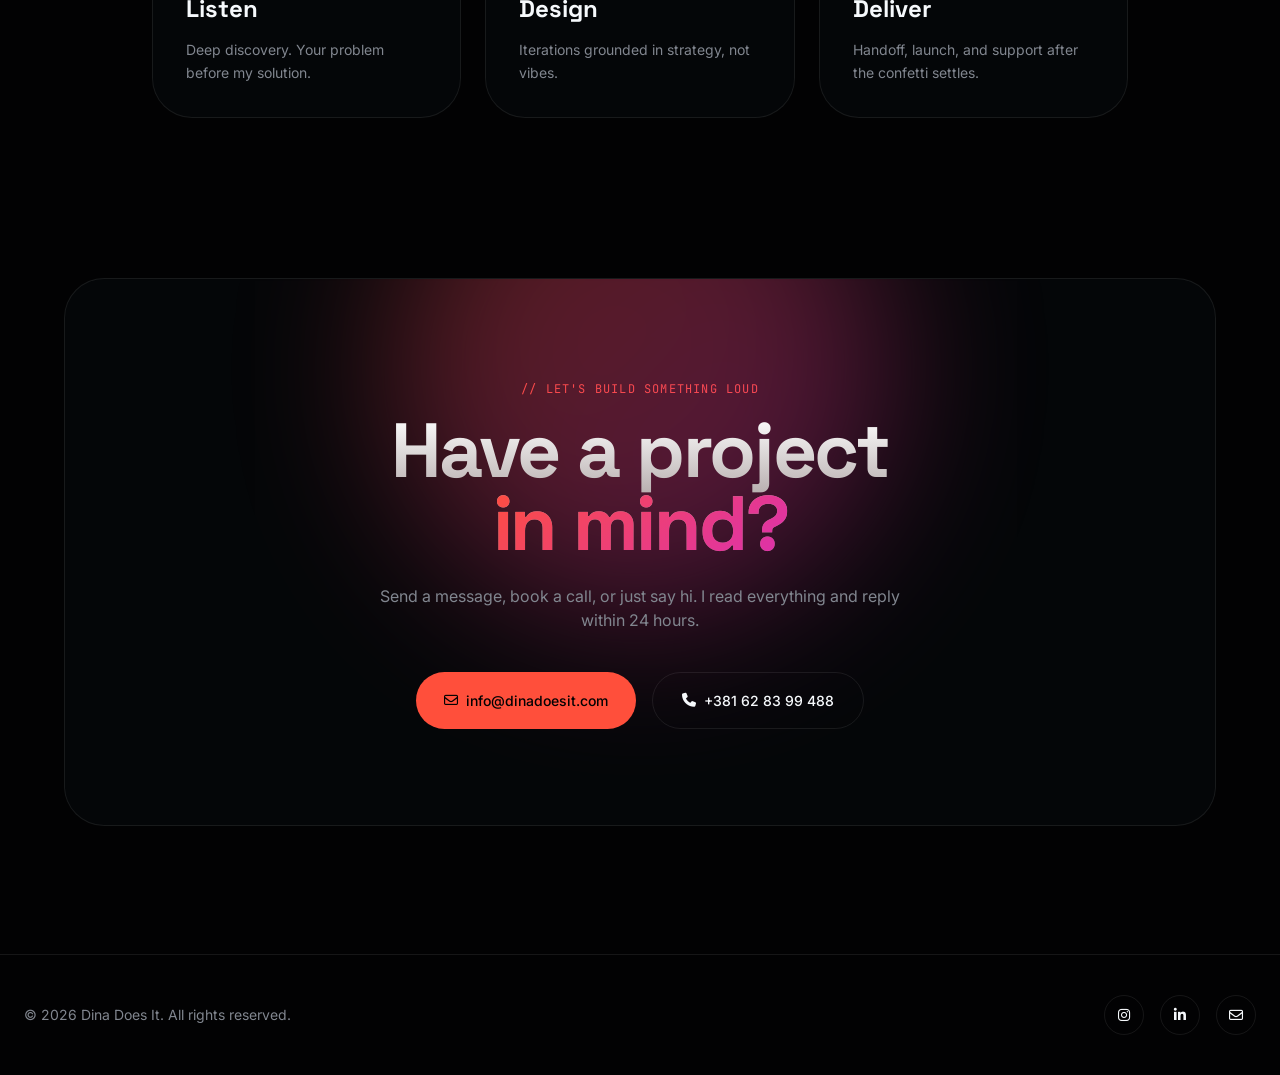
==== commit c2cf12bc: "Change footer icons" ====
--- a/home.html
+++ b/home.html
@@ -285,9 +285,9 @@
   <footer class="site-footer">
     <p>© 2026 Dina Does It. All rights reserved.</p>
     <div class="social-links">
-      <a href="#" aria-label="Instagram">◎</a>
-      <a href="#" aria-label="LinkedIn">in</a>
-      <a href="#" aria-label="Email">✉</a>
+      <a href="#" aria-label="Instagram"><i class="fa-brands fa-instagram"></i></a>
+      <a href="#" aria-label="LinkedIn"><i class="fa-brands fa-linkedin-in"></i></a>
+      <a href="#" aria-label="Email"><i class="fa-regular fa-envelope"></i></a>
     </div>
   </footer>
 
--- a/home.css
+++ b/home.css
@@ -504,7 +504,7 @@
   border-radius: var(--radius-card-lg);
   padding: 32px;
   overflow: hidden;
-  transition: border-color 0.3s ease, transform 0.3s ease;
+  transition: border-color 0.3s ease, transform 0.3s ease, box-shadow 0.3s ease;
 }
 
 .service-card::before {
@@ -525,8 +525,9 @@
 }
 
 .service-card:hover {
-  border-color: rgba(255, 255, 255, 0.18);
+  border-color: var(--sunset-orange);
   transform: translateY(-4px);
+  box-shadow: 0 0 32px -8px rgba(255, 79, 59, 0.35);
 }
 
 .service-card--accent {
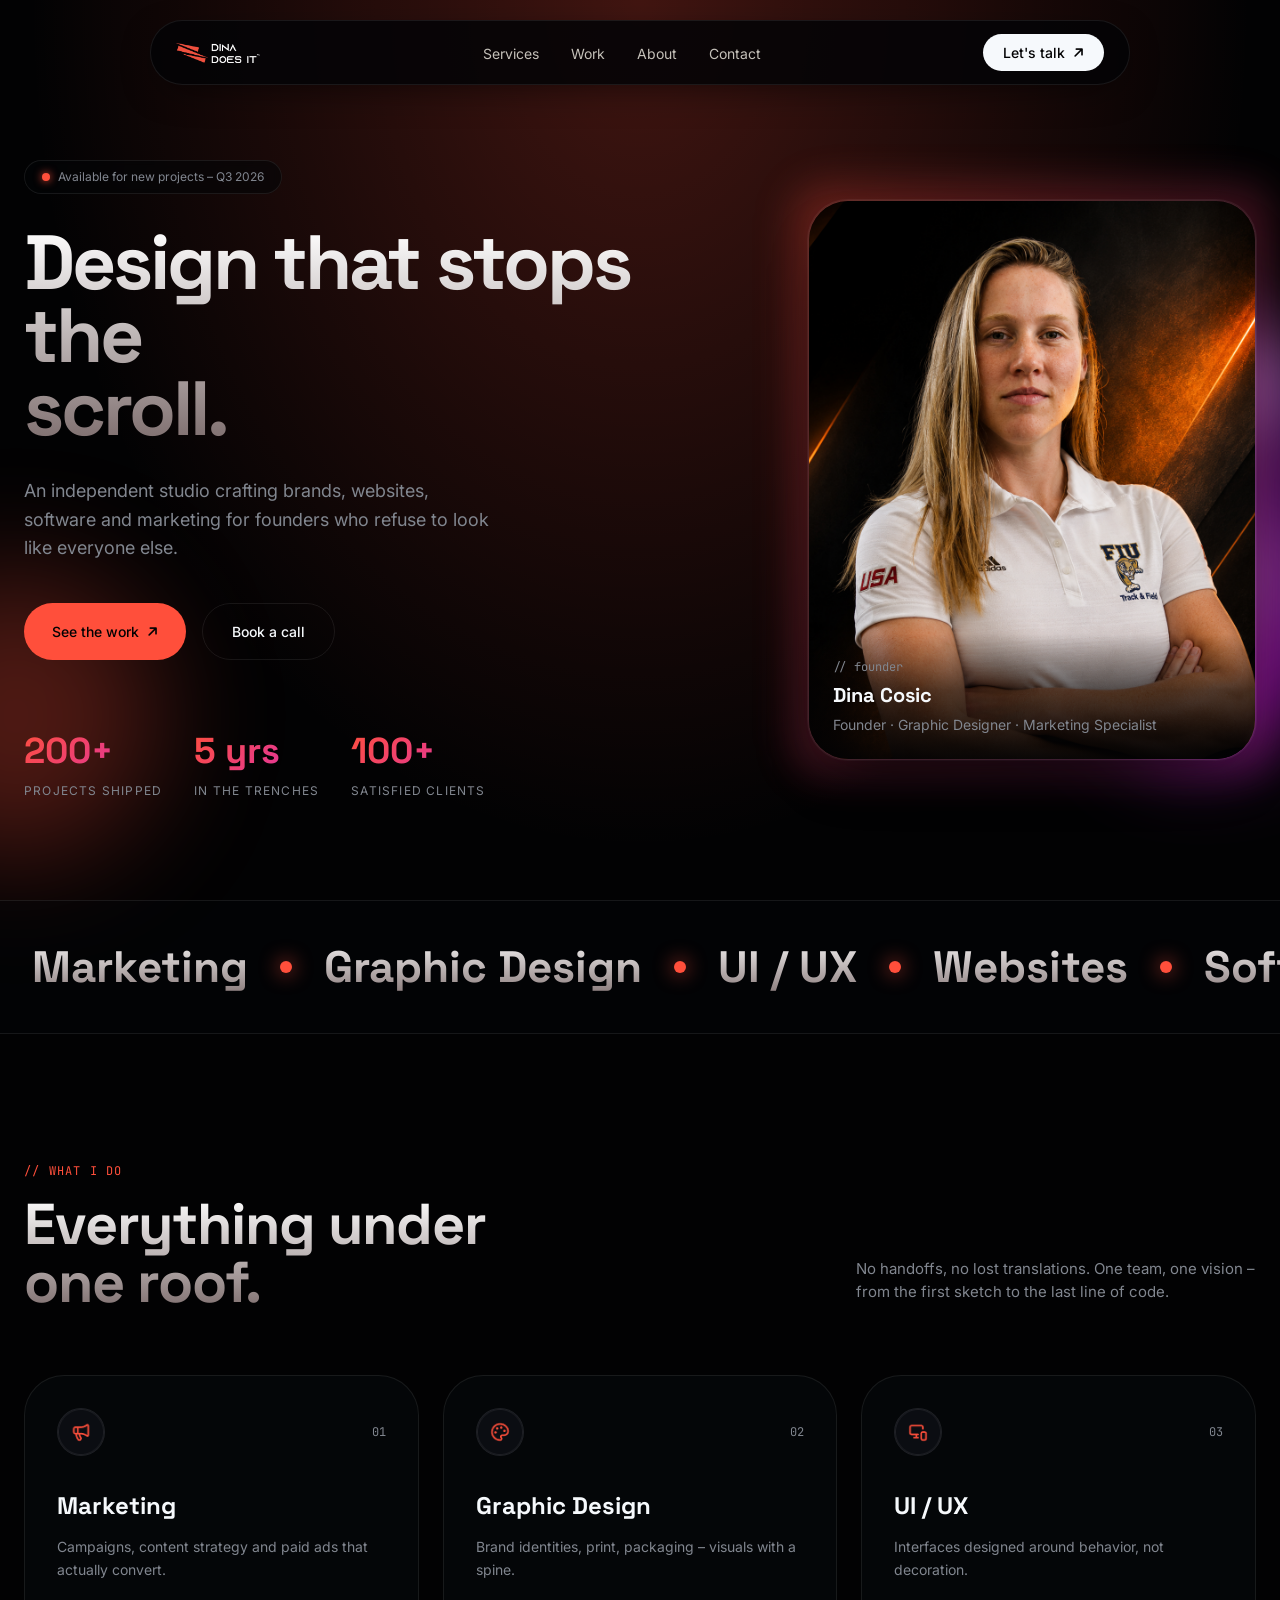
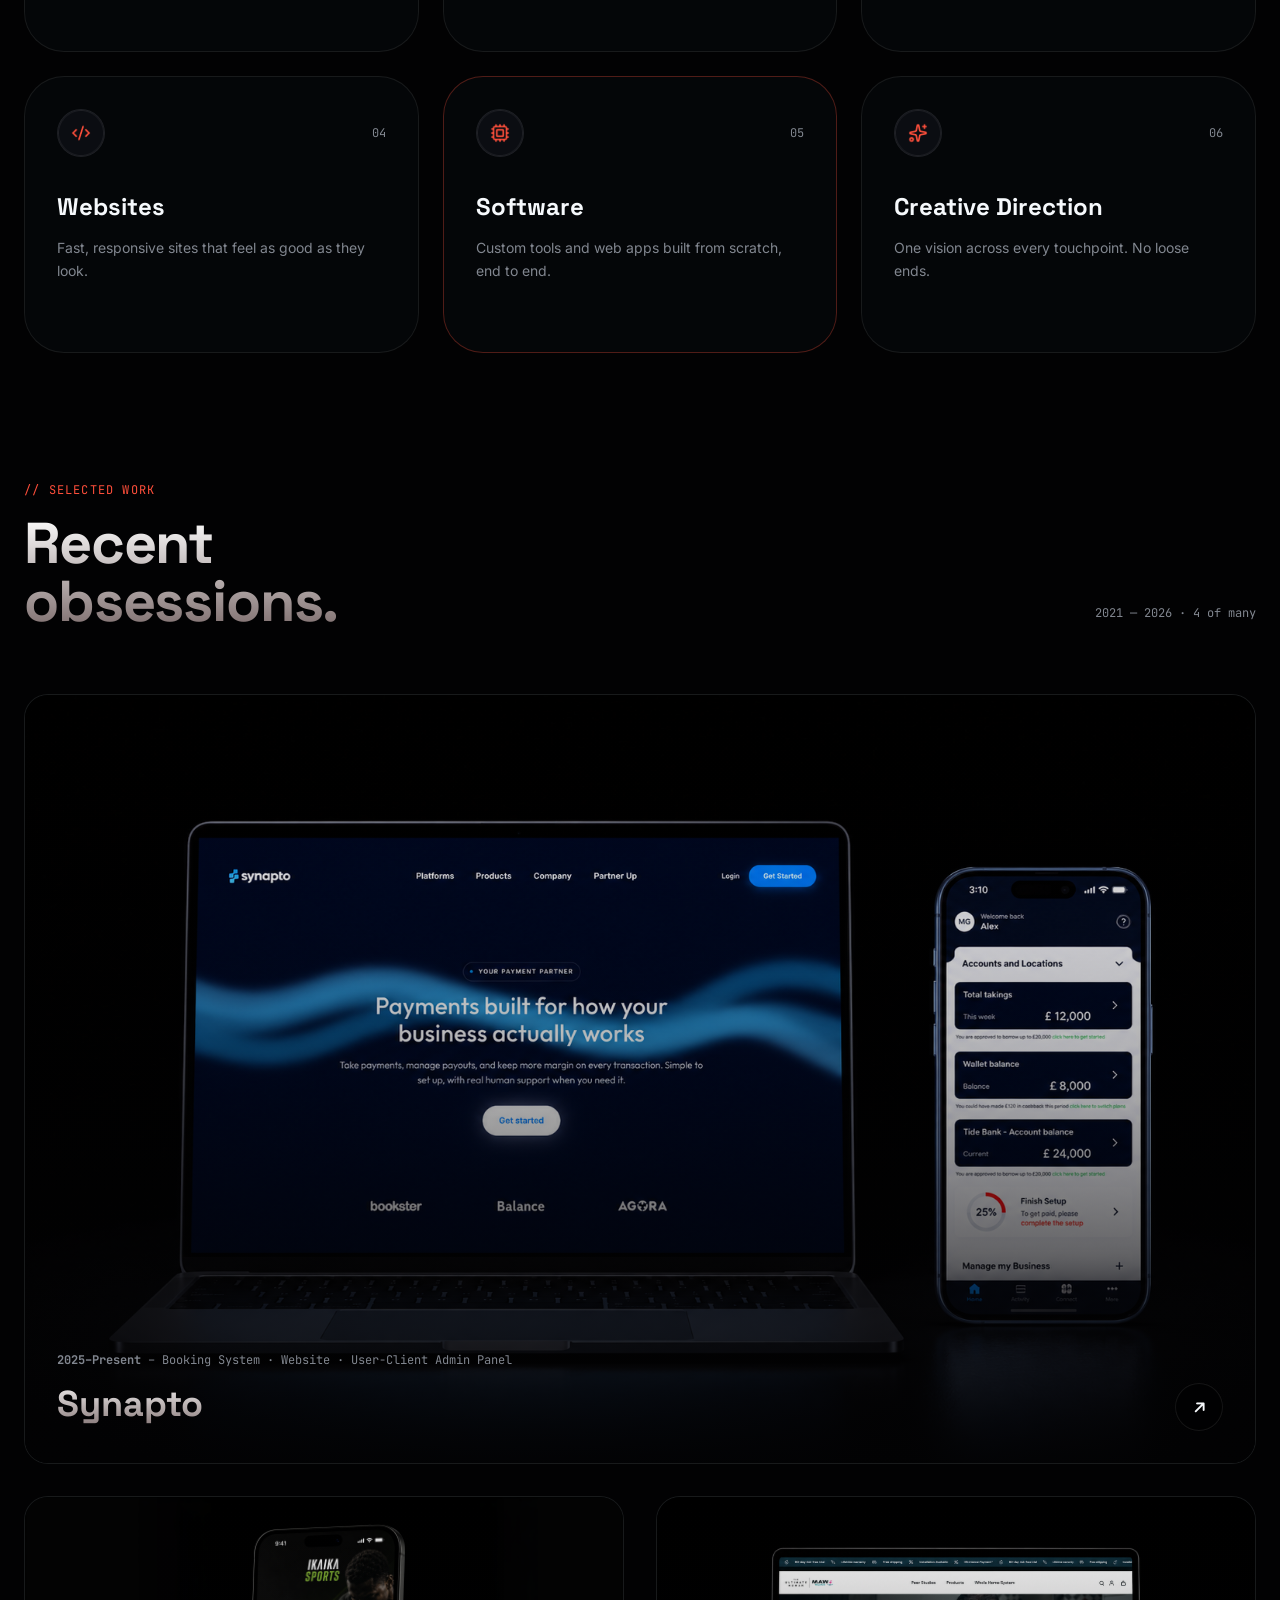
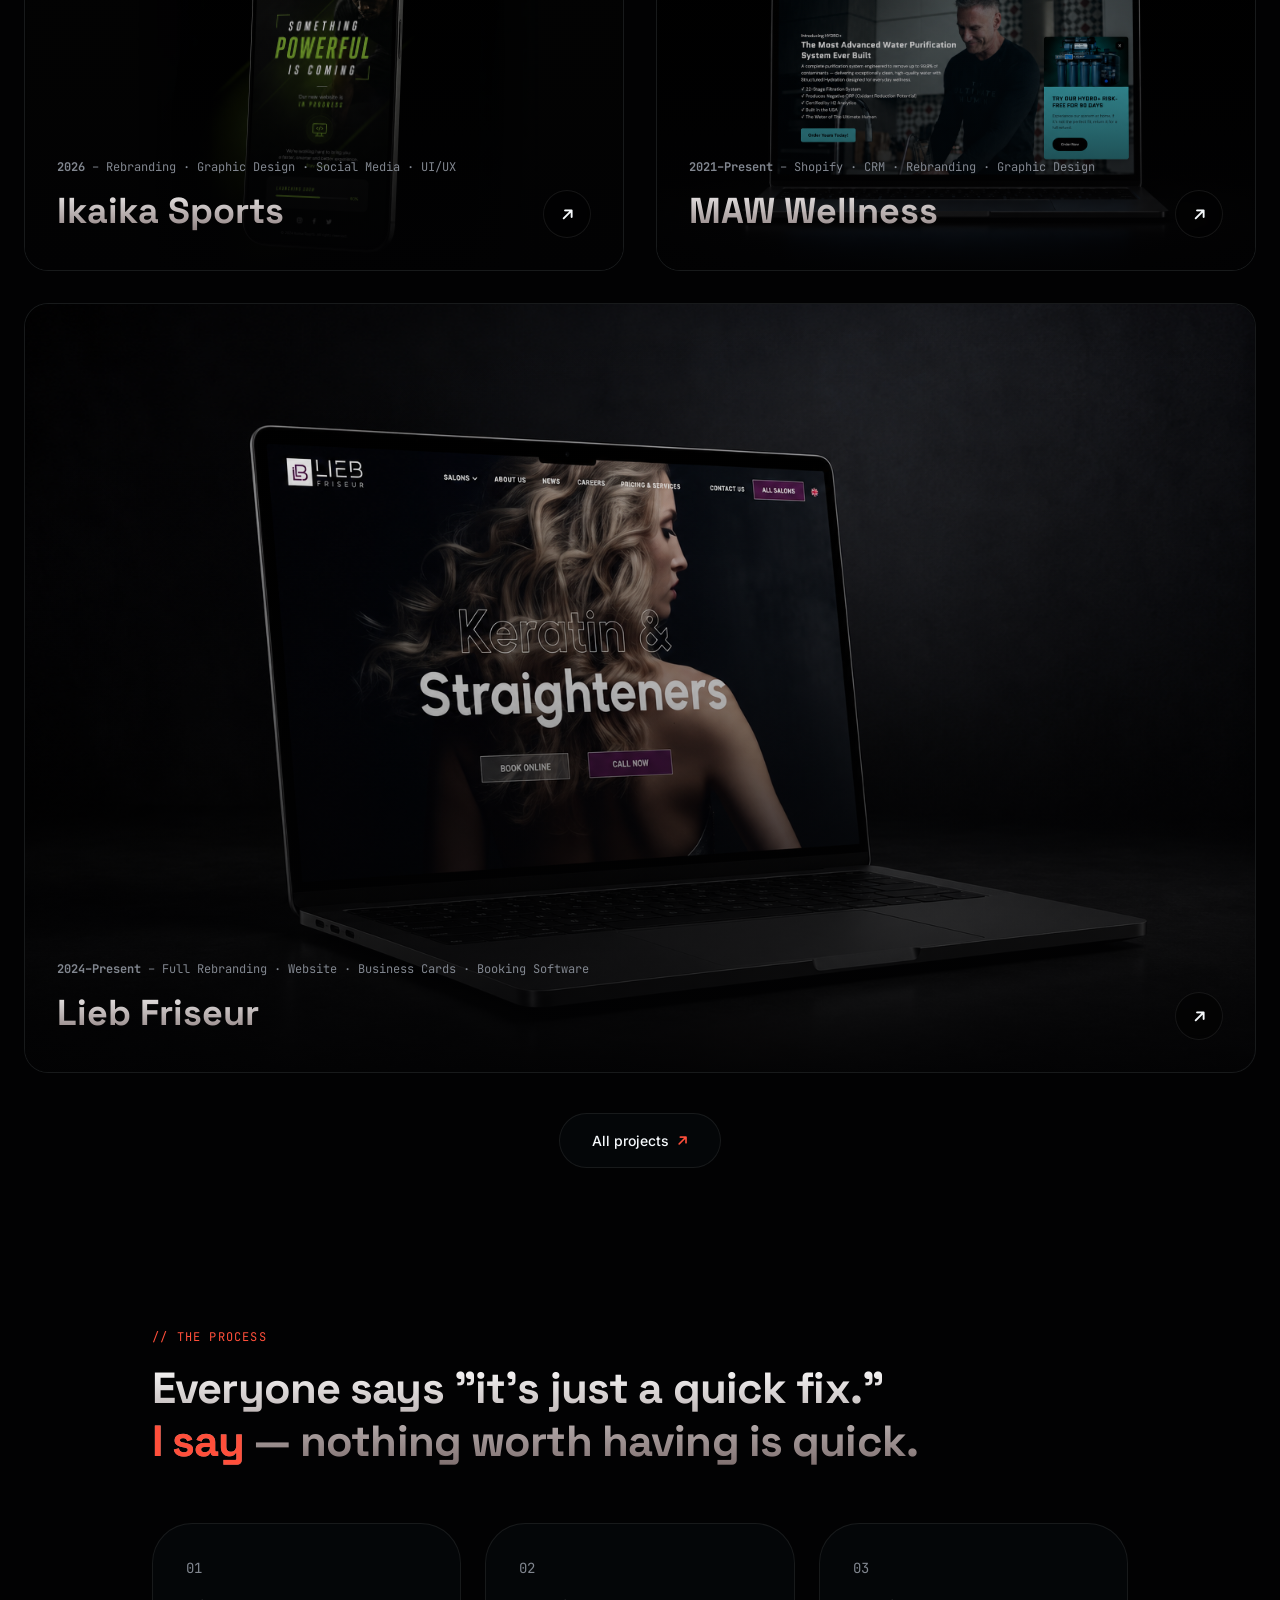
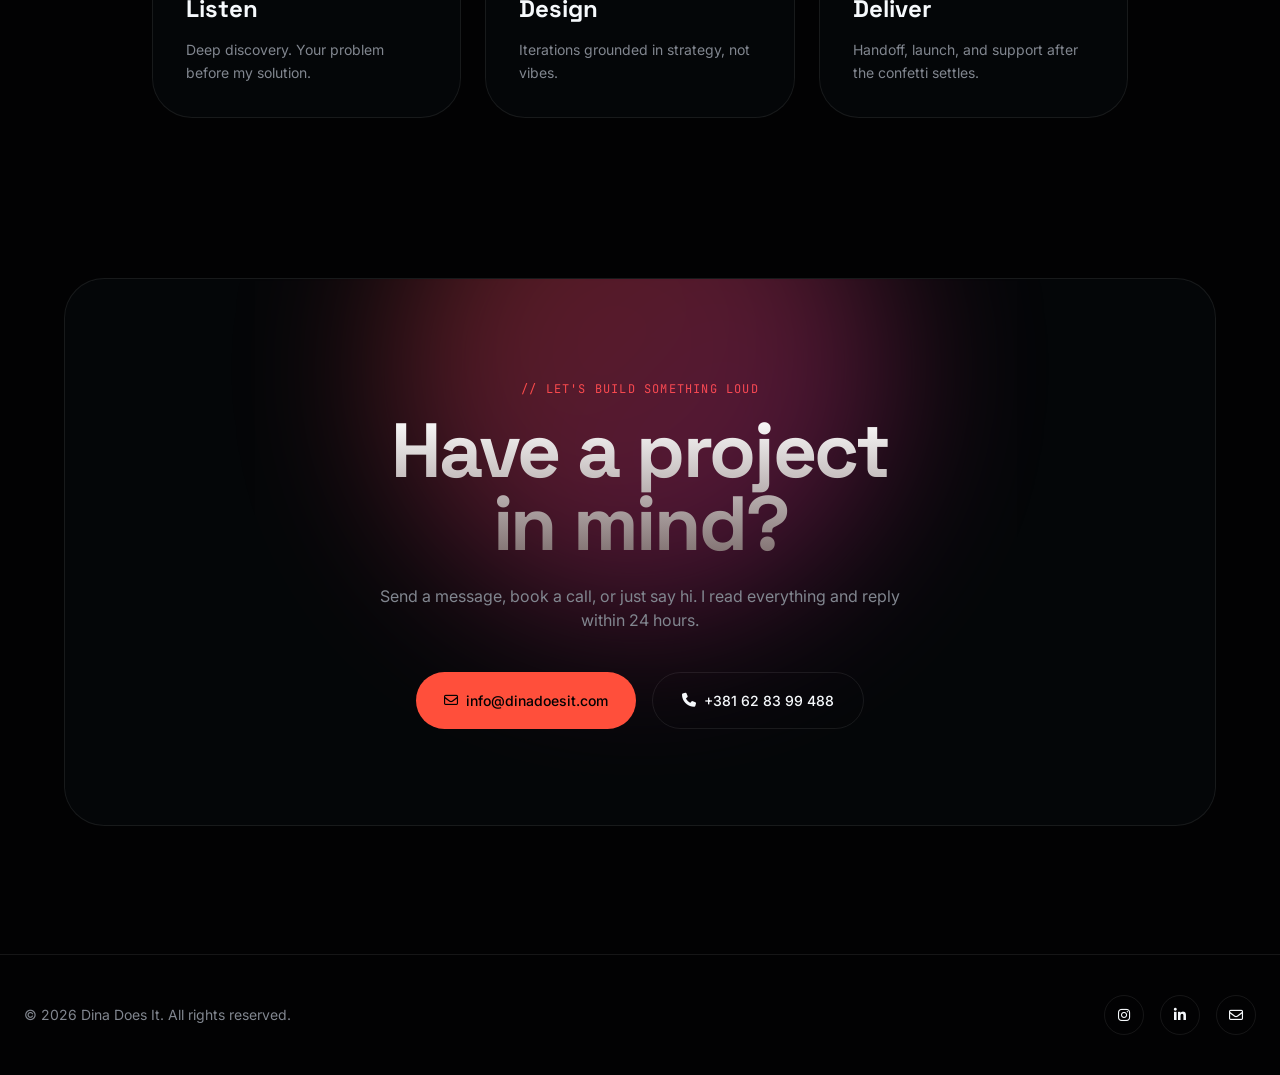
==== commit b03fb4c8: "V2.0" ====
--- a/home.html
+++ b/home.html
@@ -31,8 +31,38 @@
       </ul>
 
       <a href="#contact" class="btn-cta">Let's talk <i class="fa-solid fa-arrow-right icon-arrow"></i></a>
+
+      <button class="nav-toggle" id="navToggle" aria-label="Open menu" aria-expanded="false">
+        <i class="fa-solid fa-bars"></i>
+      </button>
     </nav>
   </header>
+
+  <div class="mobile-menu" id="mobileMenu">
+    <div class="mobile-menu-header">
+      <a href="home.html" class="logo">
+        <span class="logo-mark" aria-hidden="true">
+          <img src="assets/logo-mark.png" alt="" class="logo-mark-img">
+        </span>
+      </a>
+      <button class="mobile-menu-close" id="mobileMenuClose" aria-label="Close menu">
+        <i class="fa-solid fa-xmark"></i>
+      </button>
+    </div>
+
+    <nav class="mobile-menu-links">
+      <a href="#services"><span class="mm-num">01</span>Services</a>
+      <a href="#work"><span class="mm-num">02</span>Work</a>
+      <a href="#about"><span class="mm-num">03</span>About</a>
+      <a href="#contact"><span class="mm-num">04</span>Contact</a>
+    </nav>
+
+    <div class="mobile-menu-footer">
+      <p class="mm-label">Working Globally</p>
+      <p class="mm-email">info@dinadoesit.com</p>
+      <a href="#contact" class="btn-cta mm-cta">Let's talk <i class="fa-solid fa-arrow-right icon-arrow"></i></a>
+    </div>
+  </div>
 
   <main>
     <!-- ===== HERO ===== -->
@@ -48,7 +78,7 @@
           </div>
 
           <h1 class="hero-title">
-            Design that <span class="grad">stops</span> the<br>scroll.
+            Design that<br class="mobile-break"> <span class="grad">stops</span> the<br>scroll.
           </h1>
 
           <p class="hero-sub">An independent studio crafting brands, websites, software and marketing for founders who refuse to look like everyone else.</p>
@@ -117,7 +147,7 @@
           <p class="eyebrow">// What I do</p>
           <h2 class="section-title">Everything under<br><span class="grad">one roof.</span></h2>
         </div>
-        <p class="section-note">No handoffs, no lost translations. One team, one vision – from the first sketch to the last line of code.</p>
+        <p class="section-note">No handoffs, no lost translations.<br class="mobile-break"> One team, one vision – from the first sketch to the last line of code.</p>
       </div>
 
       <div class="services-grid">
--- a/home.css
+++ b/home.css
@@ -25,7 +25,7 @@
 }
 
 * { margin: 0; padding: 0; box-sizing: border-box; }
-html { scroll-behavior: smooth; }
+html { scroll-behavior: smooth; overflow-x: hidden; max-width: 100%; }
 
 body {
   background: var(--cinder);
@@ -75,7 +75,8 @@
 }
 
 .grad {
-  background: linear-gradient(140deg, var(--sunset-orange) 0%, var(--accent-magenta) 100%);
+  /* background: linear-gradient(180deg, #ffffff 0%, #7d6d6d 100%); */
+  /* background: linear-gradient(140deg, var(--sunset-orange) 0%, var(--accent-magenta) 100%); */
   -webkit-background-clip: text;
   background-clip: text;
   color: transparent;
@@ -180,6 +181,131 @@
 .work-cta {
   text-align: center;
   margin-top: 40px;
+}
+
+/* ===================== MOBILE NAV ===================== */
+
+.nav-toggle {
+  display: none;
+  align-items: center;
+  justify-content: center;
+  width: 36px;
+  height: 36px;
+  background: transparent;
+  border: none;
+  color: var(--white-lilac);
+  font-size: 18px;
+  flex-shrink: 0;
+}
+
+.mobile-menu {
+  position: fixed;
+  inset: 0;
+  z-index: 100;
+  display: flex;
+  flex-direction: column;
+  overflow: hidden;
+  background: var(--cinder);
+  padding: 20px 24px 32px;
+  opacity: 0;
+  visibility: hidden;
+  transform: translateY(-8px);
+  transition: opacity 0.3s ease, transform 0.3s ease, visibility 0.3s;
+}
+
+.mobile-menu::before {
+  content: "";
+  position: absolute;
+  top: 0;
+  left: 50%;
+  width: 600px;
+  height: 500px;
+  transform: translateX(-50%);
+  background: radial-gradient(ellipse at top, rgba(255, 79, 59, 0.22) 0%, rgba(255, 79, 59, 0) 60%);
+  pointer-events: none;
+  z-index: -1;
+}
+
+.mobile-menu.is-open {
+  opacity: 1;
+  visibility: visible;
+  transform: translateY(0);
+}
+
+.mobile-menu-header {
+  display: flex;
+  align-items: center;
+  justify-content: space-between;
+  flex-shrink: 0;
+}
+
+.mobile-menu-close {
+  display: flex;
+  align-items: center;
+  justify-content: center;
+  width: 40px;
+  height: 40px;
+  border-radius: 50%;
+  background: rgba(255, 255, 255, 0.06);
+  border: 1px solid var(--border);
+  color: var(--white-lilac);
+  font-size: 16px;
+}
+
+.mobile-menu-links {
+  display: flex;
+  flex-direction: column;
+  margin-top: 56px;
+}
+
+.mobile-menu-links a {
+  display: flex;
+  align-items: center;
+  gap: 14px;
+  padding: 20px 0;
+  font-family: var(--font-display);
+  font-weight: 700;
+  font-size: 30px;
+  color: var(--cotton-seed);
+  transition: color 0.2s ease;
+}
+
+.mobile-menu-links a:hover,
+.mobile-menu-links a:focus-visible {
+  color: var(--white-lilac);
+}
+
+.mm-num {
+  font-family: var(--font-mono);
+  font-weight: 400;
+  font-size: 12px;
+  color: var(--oslo-gray);
+}
+
+.mobile-menu-footer {
+  margin-top: auto;
+  padding-top: 24px;
+  border-top: 1px solid var(--border);
+}
+
+.mm-label {
+  font-size: 13px;
+  color: var(--oslo-gray);
+  margin-bottom: 4px;
+}
+
+.mm-email {
+  font-family: var(--font-display);
+  font-weight: 500;
+  font-size: 16px;
+  color: var(--white-lilac);
+  margin-bottom: 24px;
+}
+
+.mm-cta {
+  width: 100%;
+  justify-content: center;
+  padding: 16px 20px;
 }
 
 .arrow, .icon-arrow {
@@ -298,6 +424,8 @@
   animation: fadeUp 0.7s var(--ease-out) 0.3s both;
 }
 
+.mobile-break { display: none; }
+
 .hero-sub {
   font-size: 18px;
   line-height: 1.6;
@@ -866,7 +994,6 @@
 
 @media (max-width: 980px) {
   .hero-grid { grid-template-columns: 1fr; }
-  .hero-visual { order: -1; }
   .founder-card { margin: 0 auto; }
   .services-grid { grid-template-columns: repeat(2, 1fr); }
   .work-grid { grid-template-columns: 1fr; }
@@ -877,12 +1004,59 @@
 @media (max-width: 720px) {
   .site-header { padding: 16px; }
   .nav-links { display: none; }
+  .nav-bar .btn-cta { display: none; }
+  .nav-toggle { display: flex; }
   .nav-bar { padding: 10px 16px; }
   main { padding-top: 100px; }
   section { padding: 80px 20px 0; }
   .hero { padding: 0 20px 60px; }
+  .hero-ctas { flex-direction: column; }
+  .hero-ctas .btn-primary,
+  .hero-ctas .btn-secondary { width: 100%; justify-content: center; }
   .hero-stats { flex-wrap: wrap; gap: 24px; }
+  .hero-title { font-size: clamp(48px, 13vw, 64px); }
+  .mobile-break { display: block; }
+  .ticker-track { animation-duration: 16s; }
+  .ticker-group span { font-size: 28px; }
+  .services .section-title { font-size: clamp(36px, 9vw, 48px); }
+  .services .section-note { font-size: 18px; max-width: none; }
+  .service-more { opacity: 1; transform: none; }
+  .service-card--accent { border-color: var(--border); }
+  .process-quote { font-size: clamp(28px, 8vw, 36px); text-align: left; }
+
+  .work-card {
+    position: relative;
+    display: flex;
+    flex-direction: column;
+    aspect-ratio: auto;
+  }
+  .work-card img {
+    position: static;
+    width: 100%;
+    aspect-ratio: 16 / 10;
+    object-fit: cover;
+  }
+  .work-overlay {
+    position: static;
+    display: flex;
+    flex-direction: row;
+    align-items: center;
+    justify-content: space-between;
+    gap: 16px;
+    padding: 20px 16px;
+    margin-top: 12px;
+    background: none;
+  }
+  .work-overlay .work-text {
+    min-width: 0;
+    flex: 1;
+  }
   .services-grid { grid-template-columns: 1fr; }
-  .cta { padding: 56px 24px; margin-top: 100px; }
+  .cta { padding: 40px 24px; margin: 100px 20px 0; }
+  .cta-title { line-height: 1.15; }
+  .cta-sub { font-size: 18px; max-width: 24ch; }
+  .cta-ctas { flex-direction: column; }
+  .cta-ctas .btn-primary,
+  .cta-ctas .btn-secondary { width: 100%; justify-content: center; }
   .site-footer { flex-direction: column; text-align: center; }
 }
